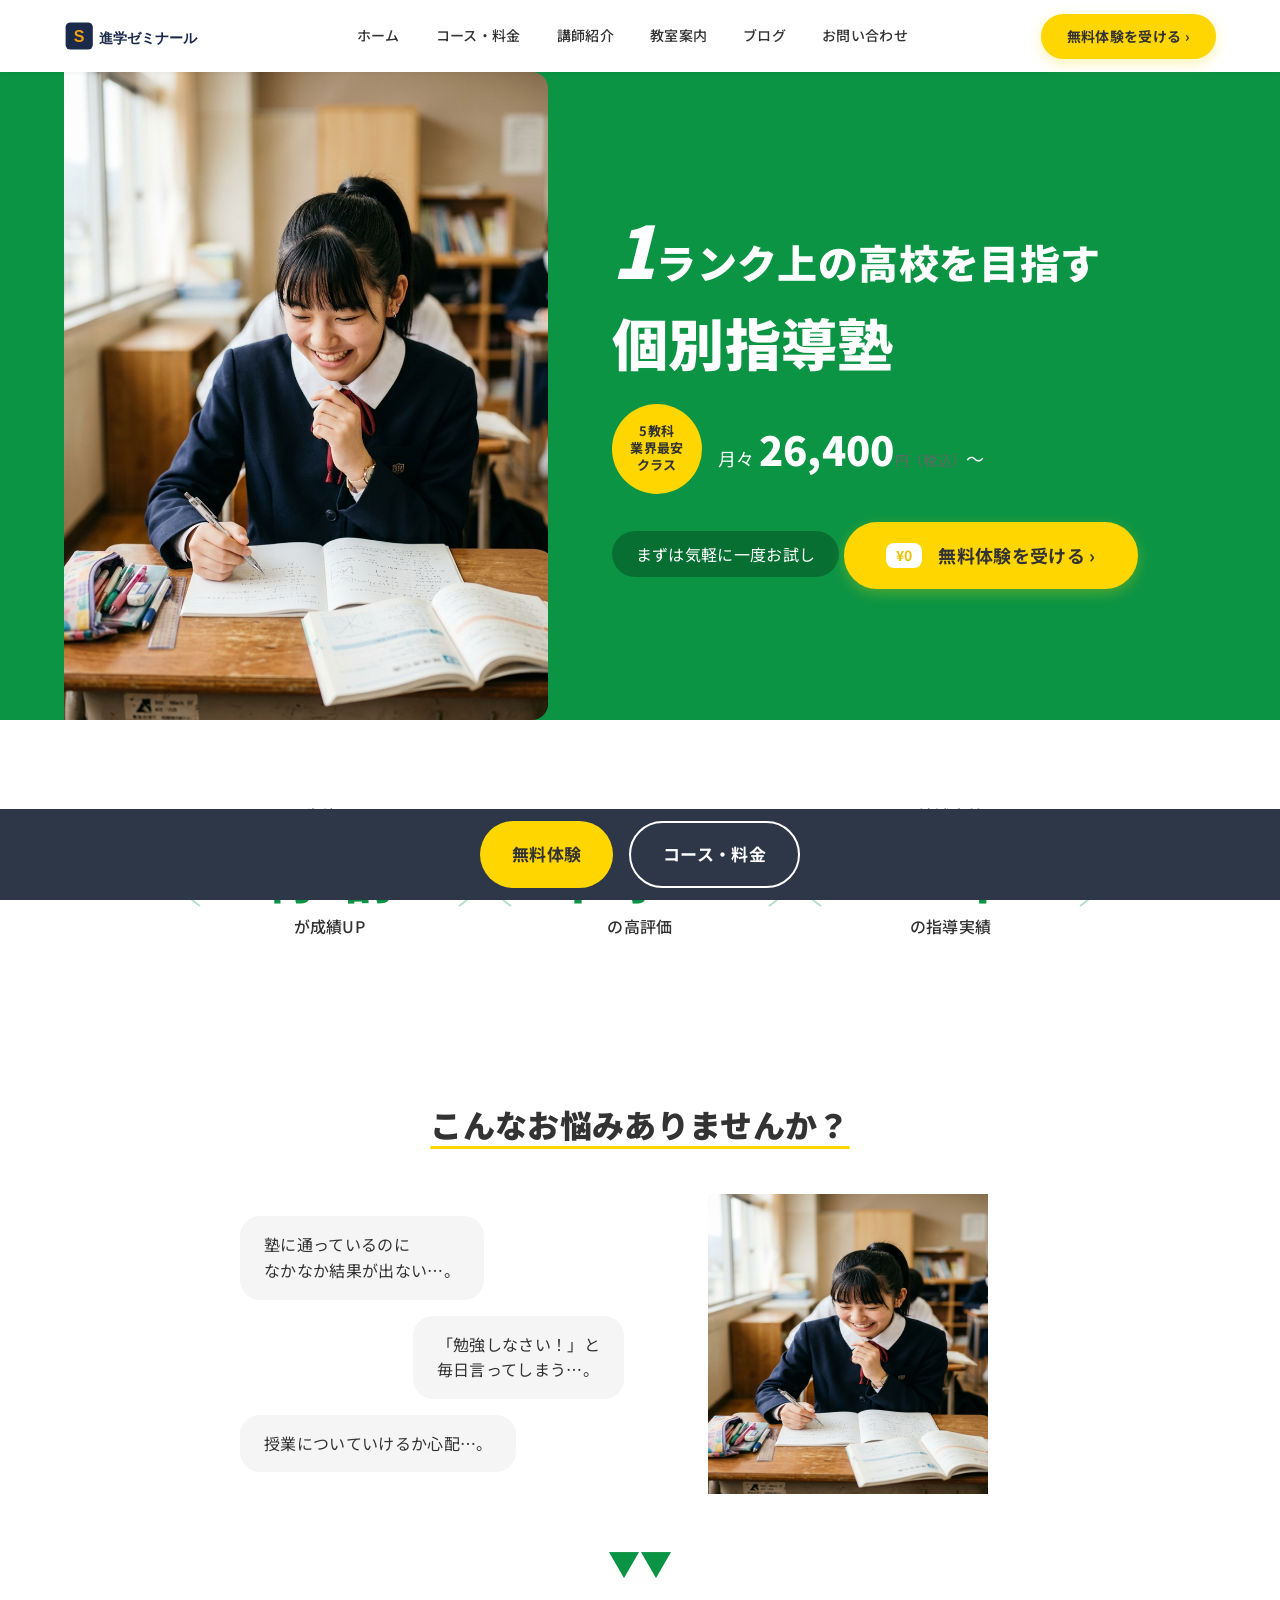
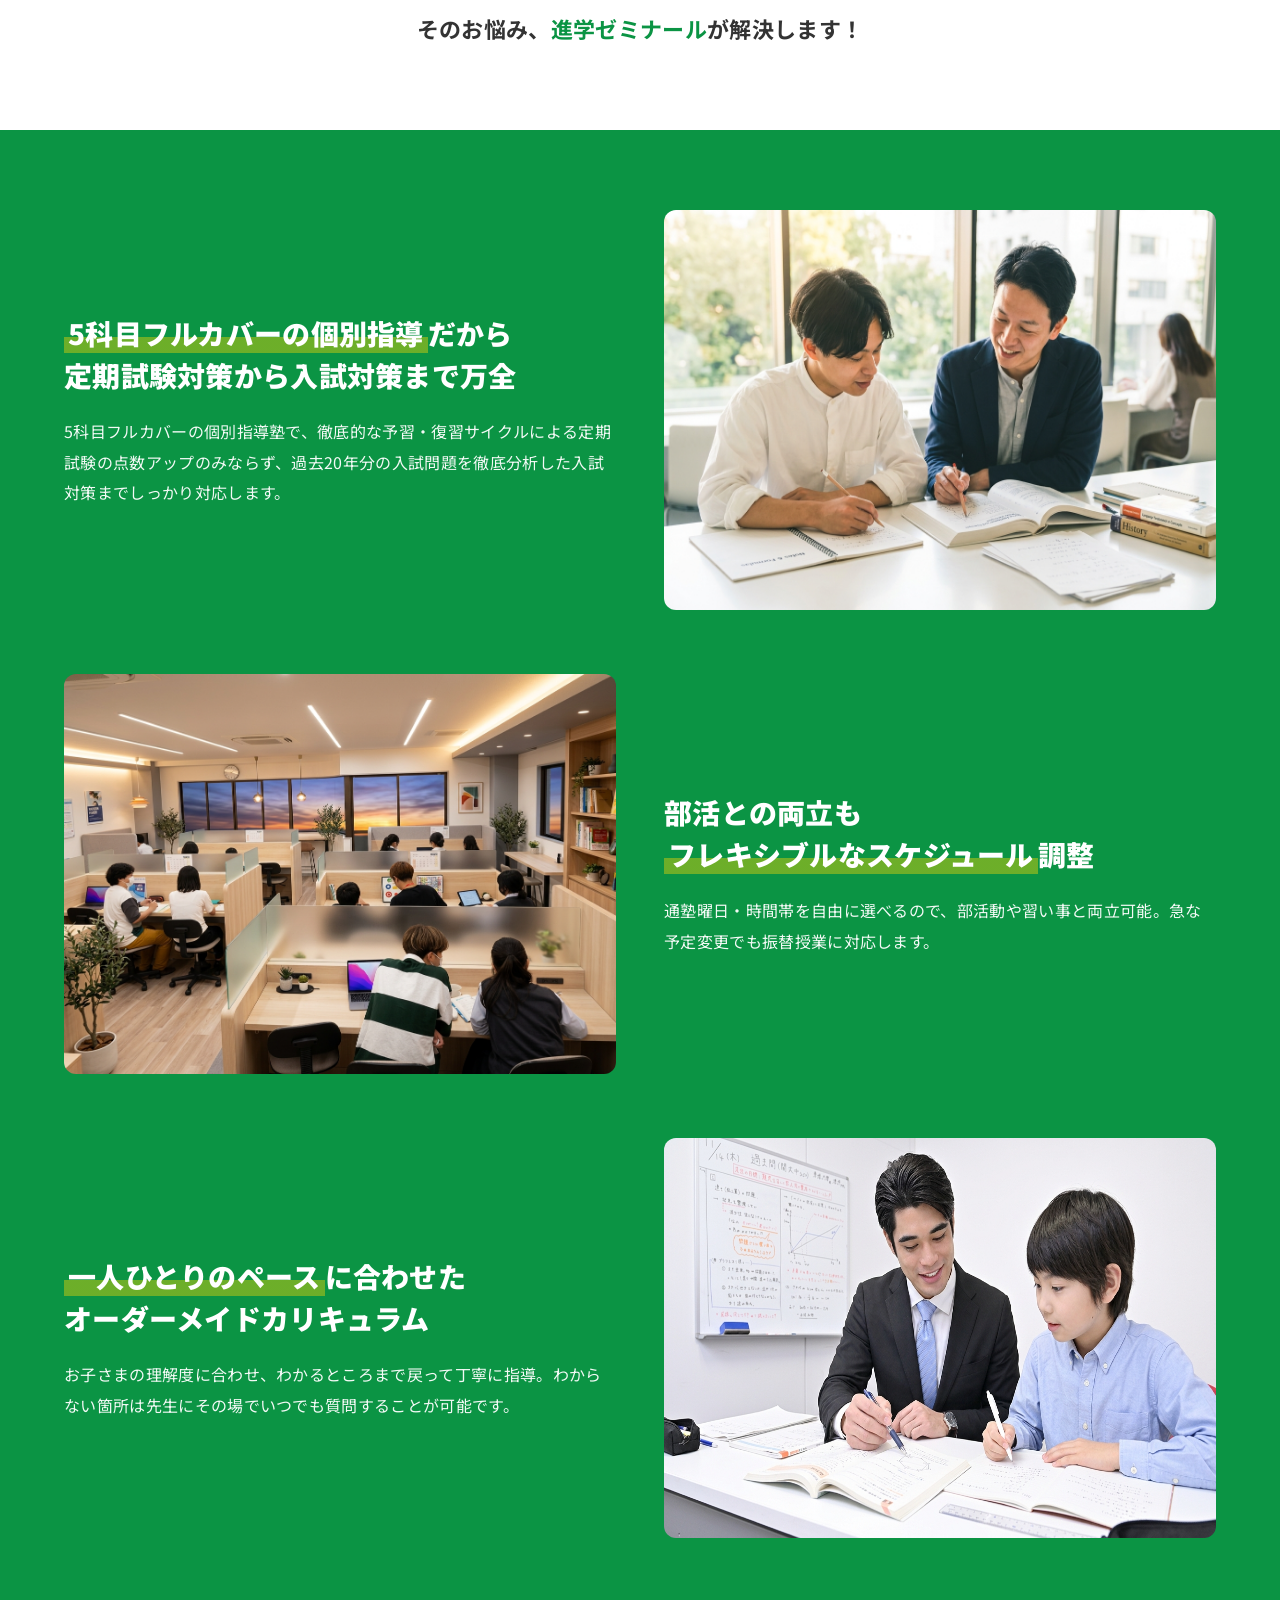
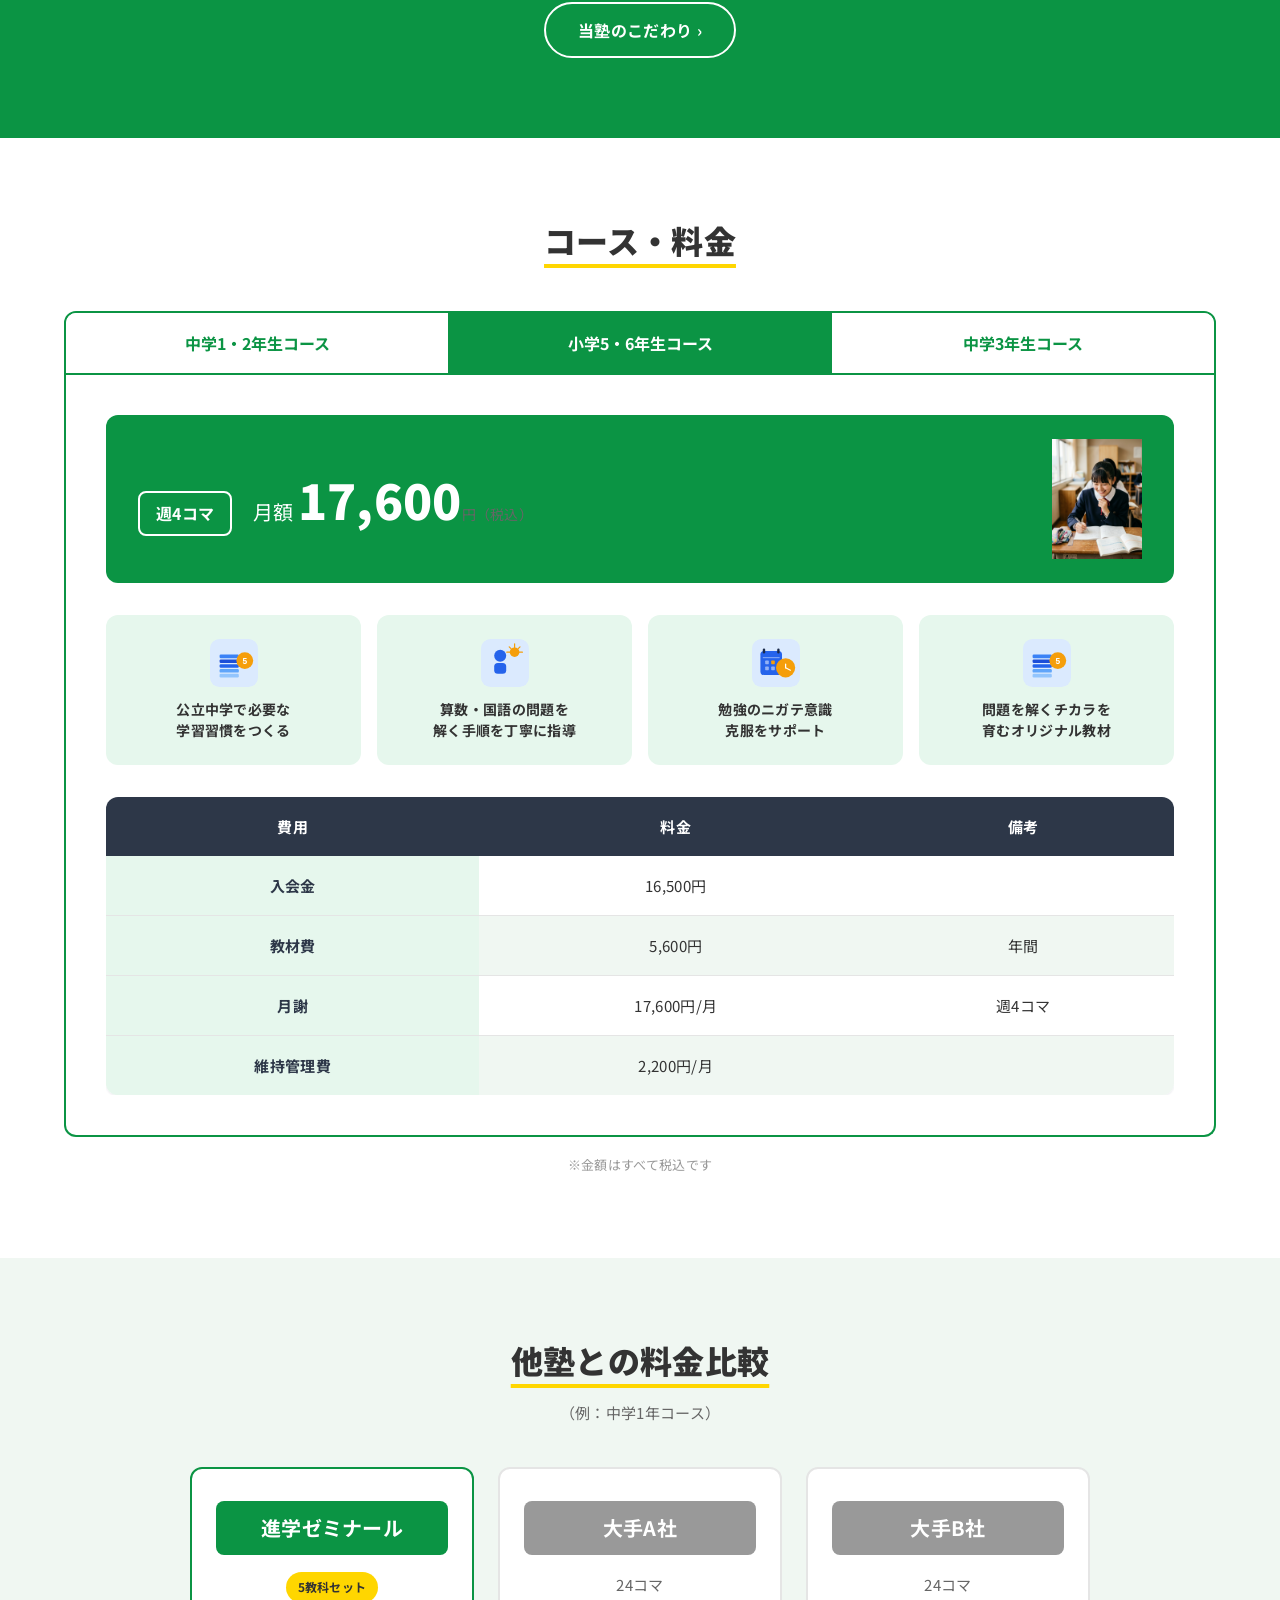
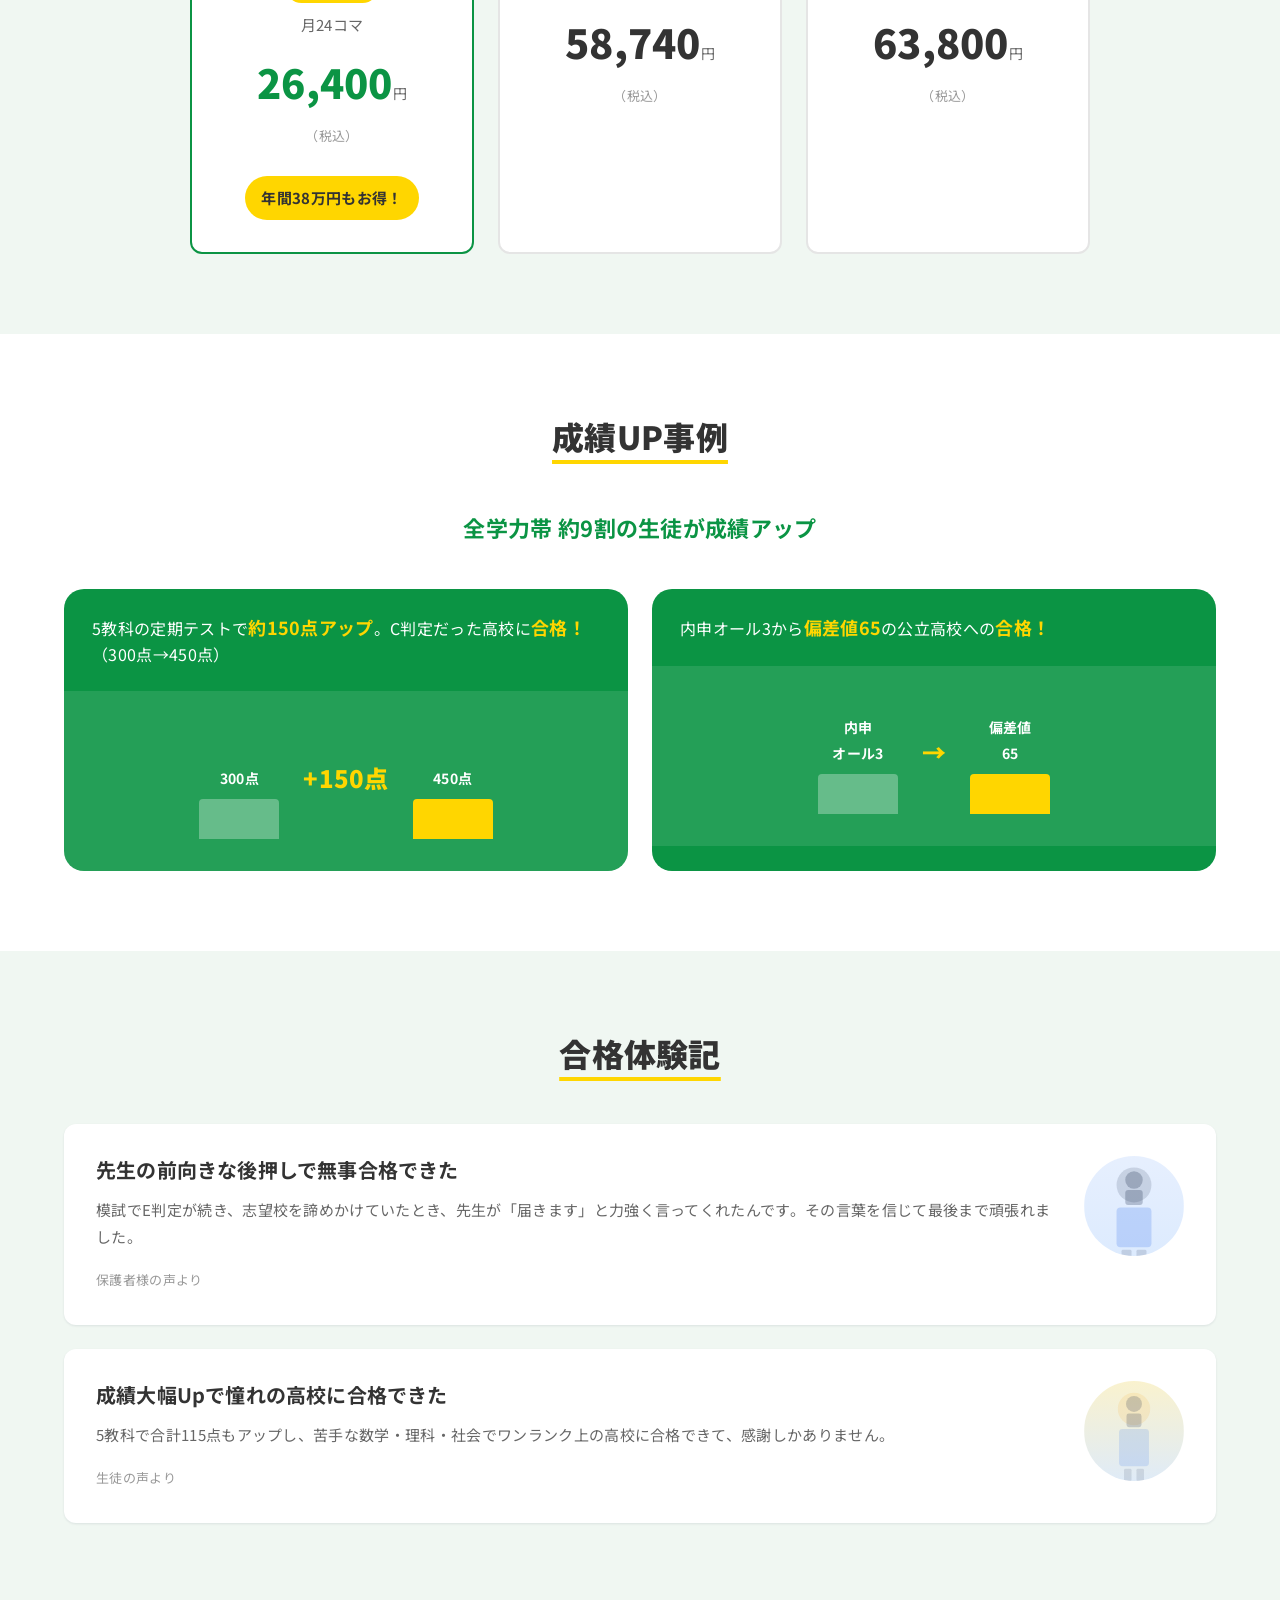
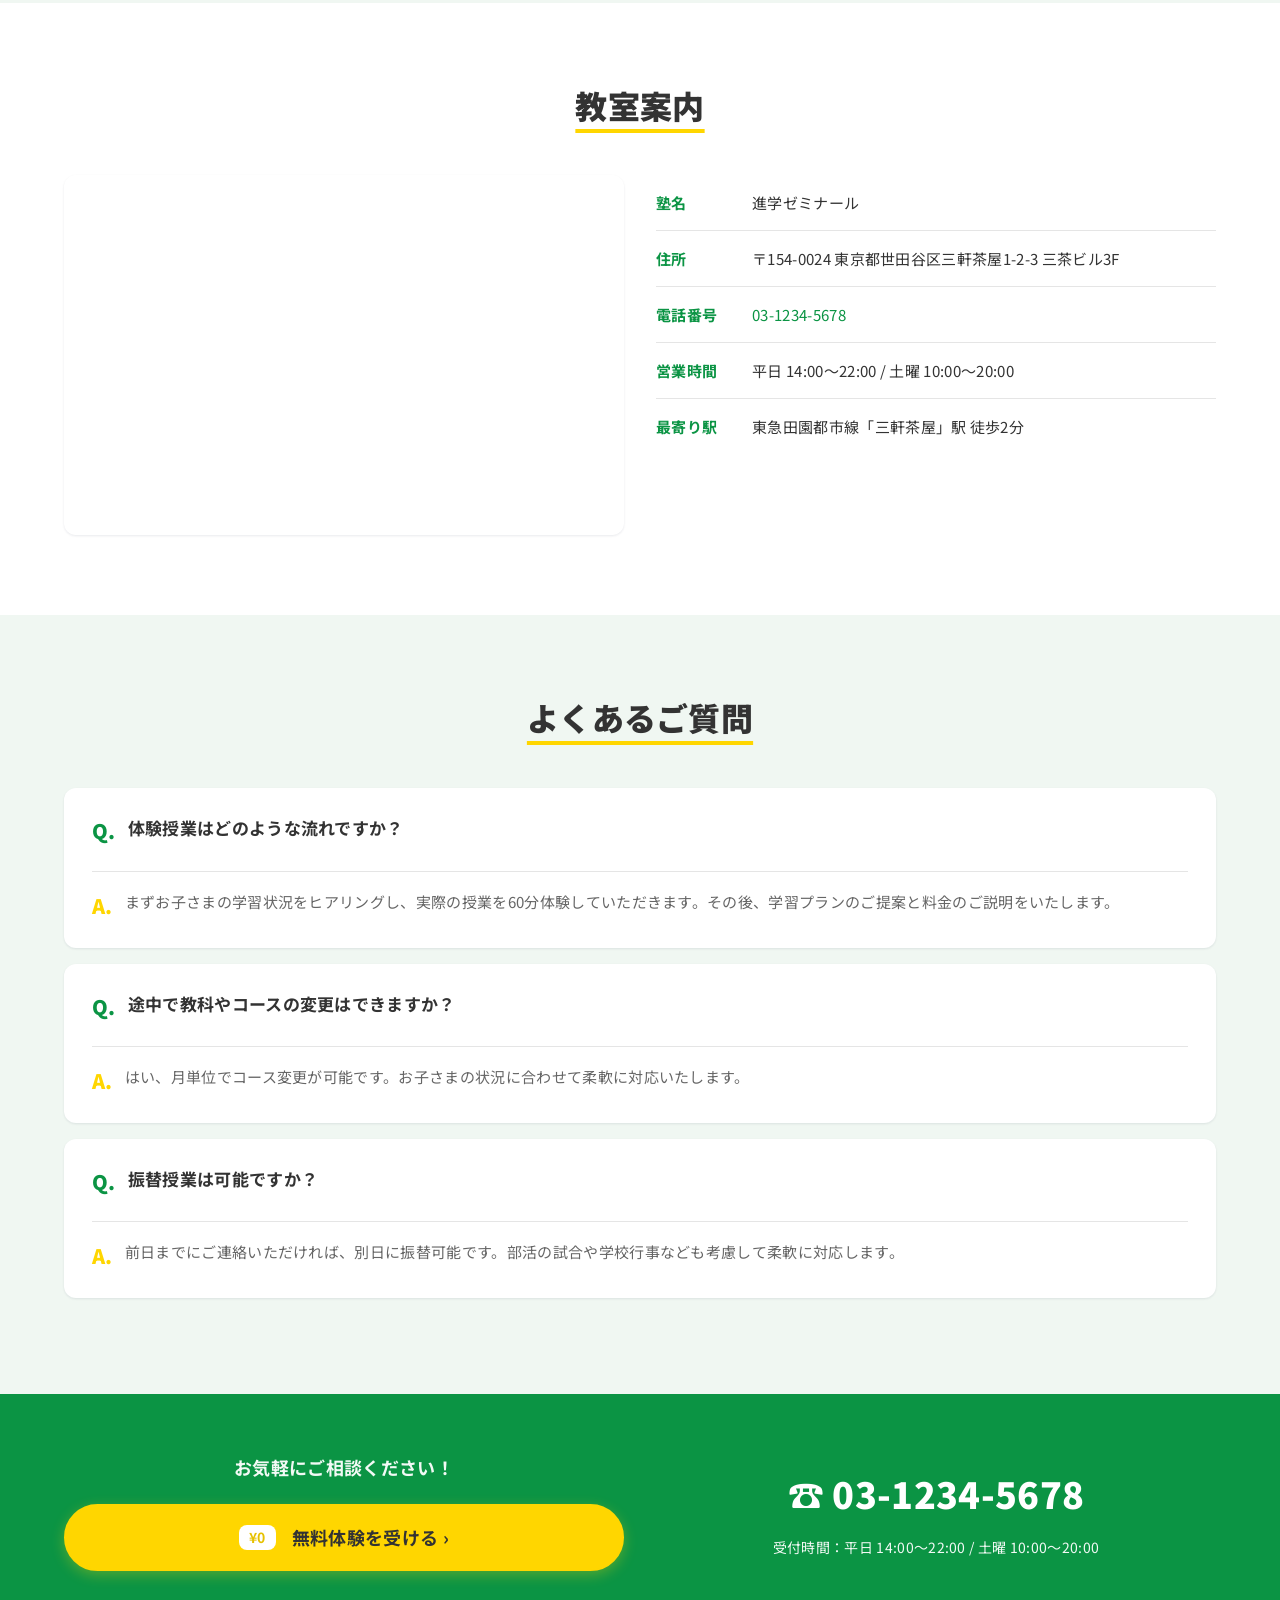
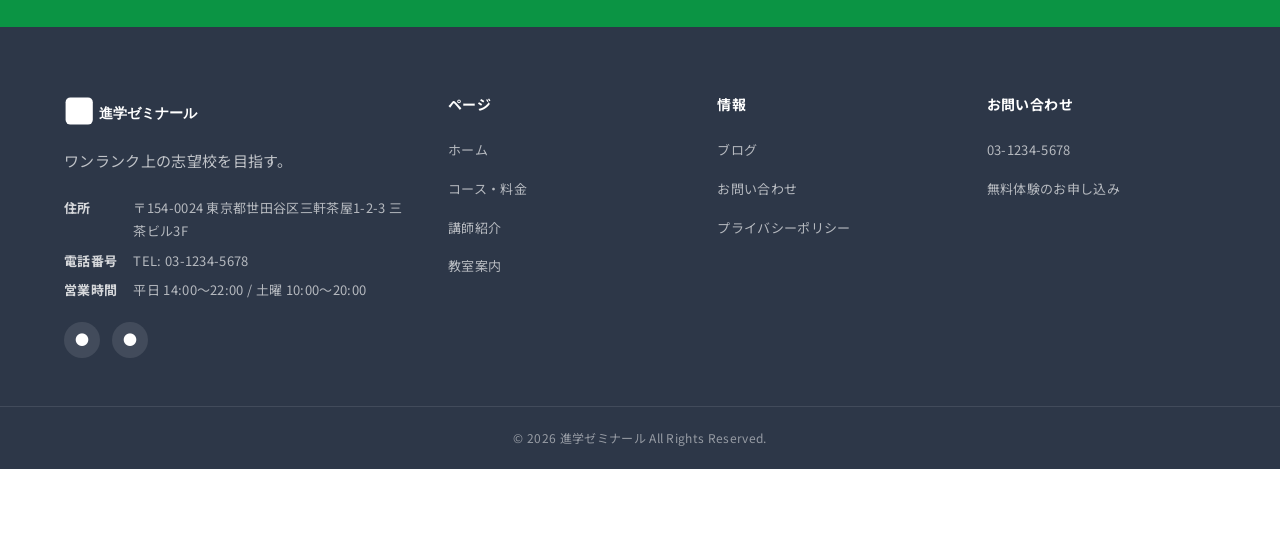
==== index.html @ ca337b09 "Update classroom images to jpg" ====
<!DOCTYPE html>
<html lang="ja">
<head>
  <meta charset="UTF-8">
  <meta name="viewport" content="width=device-width, initial-scale=1.0">
  <!-- ★差替え：title -->
  <title>進学ゼミナール｜ワンランク上の志望校を目指す個別指導塾</title>
  <!-- ★差替え：meta description -->
  <meta name="description" content="東京都世田谷区の個別指導塾「進学ゼミナール」。5教科対応の個別指導で、ワンランク上の志望校合格を実現。無料体験授業受付中。">
  <!-- OGP -->
  <meta property="og:title" content="進学ゼミナール｜ワンランク上の志望校を目指す個別指導塾">
  <meta property="og:description" content="5教科対応の個別指導で、ワンランク上の志望校合格を実現。">
  <meta property="og:type" content="website">
  <meta property="og:url" content="https://example.com/">
  <meta property="og:image" content="https://example.com/images/og-image.jpg">
  <!-- Fonts -->
  <link rel="icon" href="favicon.svg" type="image/svg+xml">
  <link rel="preconnect" href="https://fonts.googleapis.com">
  <link rel="preconnect" href="https://fonts.gstatic.com" crossorigin>
  <link href="https://fonts.googleapis.com/css2?family=Noto+Sans+JP:wght@400;500;700;900&display=swap" rel="stylesheet">
  <!-- CSS -->
  <link rel="stylesheet" href="css/reset.css">
  <link rel="stylesheet" href="css/global.css">
  <link rel="stylesheet" href="css/components.css">
  <link rel="stylesheet" href="css/header.css">
  <link rel="stylesheet" href="css/footer.css">
  <link rel="stylesheet" href="css/cta-bar.css">
  <link rel="stylesheet" href="css/pages/home.css">
  <!-- 構造化データ -->
  <script type="application/ld+json">
  {
    "@context": "https://schema.org",
    "@type": "EducationalOrganization",
    "name": "進学ゼミナール",
    "description": "ワンランク上の志望校を目指す個別指導塾",
    "url": "https://example.com",
    "telephone": "03-1234-5678",
    "address": {
      "@type": "PostalAddress",
      "streetAddress": "三軒茶屋1-2-3 三茶ビル3F",
      "addressLocality": "世田谷区",
      "addressRegion": "東京都",
      "postalCode": "154-0024",
      "addressCountry": "JP"
    },
    "openingHours": ["Mo-Fr 14:00-22:00", "Sa 10:00-20:00"]
  }
  </script>
  <script src="https://identity.netlify.com/v1/netlify-identity-widget.js"></script>
</head>
<body class="has-header has-cta-bar">

  <!-- ========== ヘッダー ========== -->
  <header class="header">
    <div class="header__inner">
      <div class="header__logo">
        <a href="/"><img src="images/logo.svg" alt="進学ゼミナール" width="200" height="50"></a>
      </div>
      <nav class="header__nav" aria-label="メインナビゲーション">
        <a href="/" class="header__nav-link">ホーム</a>
        <a href="courses/" class="header__nav-link">コース・料金</a>
        <a href="teachers/" class="header__nav-link">講師紹介</a>
        <a href="access/" class="header__nav-link">教室案内</a>
        <a href="blog/" class="header__nav-link">ブログ</a>
        <a href="contact/" class="header__nav-link">お問い合わせ</a>
      </nav>
      <div class="header__actions">
        <a href="contact/" class="btn btn--accent header__cta">無料体験を受ける &rsaquo;</a>
      </div>
      <button class="hamburger" aria-label="メニューを開く" aria-expanded="false">
        <span class="hamburger__line"></span><span class="hamburger__line"></span><span class="hamburger__line"></span>
      </button>
    </div>
  </header>

  <!-- モバイルメニュー -->
  <nav class="mobile-menu" aria-label="モバイルナビゲーション">
    <a href="/" class="mobile-menu__link">ホーム</a>
    <a href="courses/" class="mobile-menu__link">コース・料金</a>
    <a href="teachers/" class="mobile-menu__link">講師紹介</a>
    <a href="access/" class="mobile-menu__link">教室案内</a>
    <a href="blog/" class="mobile-menu__link">ブログ</a>
    <a href="contact/" class="mobile-menu__link">お問い合わせ</a>
    <a href="tel:03-1234-5678" class="mobile-menu__phone"><span>&#9742;</span> 03-1234-5678</a>
    <a href="contact/" class="btn btn--accent btn--block mobile-menu__cta">無料体験を受ける</a>
  </nav>

  <!-- ========== メインコンテンツ ========== -->
  <main>

    <!-- ===== ヒーロー ===== -->
    <section class="hero" id="hero">
      <div class="hero__bg-green"></div>
      <div class="container">
        <div class="hero__inner">
          <div class="hero__text-area">
            <!-- ★差替え：キャッチコピー -->
            <h1 class="hero__catchcopy">
              <span class="hero__catchcopy-num">1</span>ランク上の高校を目指す<br>
              <span class="hero__catchcopy-large">個別指導塾</span>
            </h1>
            <!-- ★差替え：料金ハイライト -->
            <div class="hero__price-badge">
              <span class="hero__price-label-circle">5教科<br>業界最安<br>クラス</span>
              <span class="hero__price-text">月々 <strong>26,400</strong><small>円（税込）</small>〜</span>
            </div>
            <div class="hero__cta-area">
              <p class="hero__cta-lead">まずは気軽に一度お試し</p>
              <a href="contact/" class="btn btn--accent btn--lg hero__cta-btn">
                <span class="hero__cta-free">¥0</span> 無料体験を受ける &rsaquo;
              </a>
            </div>
          </div>
          <div class="hero__photo">
            <!-- ★差替え：メイン画像 -->
            <img src="images/hero-main.jpg" alt="教室の様子" width="800" height="600">
          </div>
        </div>
      </div>
    </section>

    <!-- ===== 数字で見る実績 ===== -->
    <section class="section stats" id="stats">
      <div class="container">
        <!-- ★差替え：実績数字 -->
        <div class="stats__grid">
          <div class="stats__item">
            <p class="stats__top">生徒の</p>
            <p class="stats__number">約9割</p>
            <p class="stats__bottom">が成績UP</p>
          </div>
          <div class="stats__item">
            <p class="stats__top">口コミ</p>
            <p class="stats__number">平均4.7</p>
            <p class="stats__bottom">の高評価</p>
          </div>
          <div class="stats__item">
            <p class="stats__top">地域密着</p>
            <p class="stats__number">15年</p>
            <p class="stats__bottom">の指導実績</p>
          </div>
        </div>
      </div>
    </section>

    <!-- ===== こんなお悩みありませんか？ ===== -->
    <section class="section" id="concerns">
      <div class="container">
        <h2 class="concerns__heading">こんなお悩みありませんか？</h2>
        <!-- ★差替え：お悩み内容 -->
        <div class="concerns__visual">
          <div class="concerns__bubbles">
            <div class="concerns__bubble concerns__bubble--left">塾に通っているのに<br>なかなか結果が出ない…。</div>
            <div class="concerns__bubble concerns__bubble--right">「勉強しなさい！」と<br>毎日言ってしまう…。</div>
            <div class="concerns__bubble concerns__bubble--left">授業についていけるか心配…。</div>
          </div>
          <div class="concerns__illustration">
            <img src="images/hero-main.jpg" alt="お悩みイメージ" width="400" height="300">
          </div>
        </div>
        <div class="concerns__answer">
          <div class="concerns__arrow">&#9660;&#9660;</div>
          <p class="concerns__answer-text">そのお悩み、<strong>進学ゼミナール</strong>が解決します！</p>
        </div>
      </div>
    </section>

    <!-- ===== 3つの特徴（写真＋テキスト交互レイアウト） ===== -->
    <section class="section section--primary" id="features">
      <div class="container">
        <!-- 特徴1 -->
        <div class="feature-row">
          <div class="feature-row__text">
            <h3 class="feature-row__title"><span class="feature-row__highlight">5科目フルカバーの個別指導</span>だから<br>定期試験対策から入試対策まで万全</h3>
            <p class="feature-row__desc">5科目フルカバーの個別指導塾で、徹底的な予習・復習サイクルによる定期試験の点数アップのみならず、過去20年分の入試問題を徹底分析した入試対策までしっかり対応します。</p>
          </div>
          <div class="feature-row__photo">
            <img src="images/classroom-01.jpg" alt="5教科の個別指導" width="560" height="400">
          </div>
        </div>
        <!-- 特徴2 -->
        <div class="feature-row feature-row--reverse">
          <div class="feature-row__text">
            <h3 class="feature-row__title">部活との両立も<br><span class="feature-row__highlight">フレキシブルなスケジュール</span>調整</h3>
            <p class="feature-row__desc">通塾曜日・時間帯を自由に選べるので、部活動や習い事と両立可能。急な予定変更でも振替授業に対応します。</p>
          </div>
          <div class="feature-row__photo">
            <img src="images/classroom-02.jpg" alt="フレキシブルなスケジュール" width="560" height="400">
          </div>
        </div>
        <!-- 特徴3 -->
        <div class="feature-row">
          <div class="feature-row__text">
            <h3 class="feature-row__title"><span class="feature-row__highlight">一人ひとりのペース</span>に合わせた<br>オーダーメイドカリキュラム</h3>
            <p class="feature-row__desc">お子さまの理解度に合わせ、わかるところまで戻って丁寧に指導。わからない箇所は先生にその場でいつでも質問することが可能です。</p>
          </div>
          <div class="feature-row__photo">
            <img src="images/classroom-03.jpg" alt="個別カリキュラム" width="560" height="400">
          </div>
        </div>
        <div class="feature-row__cta">
          <a href="teachers/" class="btn btn--outline-white">当塾のこだわり &rsaquo;</a>
        </div>
      </div>
    </section>

    <!-- ===== コース・料金（タブ切替式） ===== -->
    <section class="section" id="courses">
      <div class="container">
        <h2 class="section-heading-underline">コース・料金</h2>
        <!-- ★差替え：コースタブ -->
        <div class="course-tabs">
          <button class="course-tab" data-tab="tab-junior12">中学1・2年生コース</button>
          <button class="course-tab is-active" data-tab="tab-elem56">小学5・6年生コース</button>
          <button class="course-tab" data-tab="tab-junior3">中学3年生コース</button>
        </div>
        <!-- タブコンテンツ：小5・6年 -->
        <div class="course-panel is-active" id="tab-elem56">
          <div class="course-panel__header">
            <div class="course-panel__price-box">
              <span class="course-panel__koma">週4コマ</span>
              <span class="course-panel__price">月額 <strong>17,600</strong><small>円（税込）</small></span>
            </div>
            <div class="course-panel__illust">
              <img src="images/hero-main.jpg" alt="" width="200" height="160">
            </div>
          </div>
          <div class="course-panel__features">
            <div class="course-feature-card">
              <div class="course-feature-card__icon"><img src="images/icon-subjects.svg" alt="" width="48" height="48"></div>
              <p class="course-feature-card__text">公立中学で必要な<br>学習習慣をつくる</p>
            </div>
            <div class="course-feature-card">
              <div class="course-feature-card__icon"><img src="images/icon-individual.svg" alt="" width="48" height="48"></div>
              <p class="course-feature-card__text">算数・国語の問題を<br>解く手順を丁寧に指導</p>
            </div>
            <div class="course-feature-card">
              <div class="course-feature-card__icon"><img src="images/icon-schedule.svg" alt="" width="48" height="48"></div>
              <p class="course-feature-card__text">勉強のニガテ意識<br>克服をサポート</p>
            </div>
            <div class="course-feature-card">
              <div class="course-feature-card__icon"><img src="images/icon-subjects.svg" alt="" width="48" height="48"></div>
              <p class="course-feature-card__text">問題を解くチカラを<br>育むオリジナル教材</p>
            </div>
          </div>
          <!-- ★差替え：料金テーブル -->
          <div class="table-wrapper">
            <table class="price-table">
              <thead><tr><th>費用</th><th>料金</th><th>備考</th></tr></thead>
              <tbody>
                <tr><th>入会金</th><td>16,500円</td><td></td></tr>
                <tr><th>教材費</th><td>5,600円</td><td>年間</td></tr>
                <tr><th>月謝</th><td>17,600円/月</td><td>週4コマ</td></tr>
                <tr><th>維持管理費</th><td>2,200円/月</td><td></td></tr>
              </tbody>
            </table>
          </div>
        </div>
        <!-- タブコンテンツ：中1・2年 -->
        <div class="course-panel" id="tab-junior12">
          <div class="course-panel__header">
            <div class="course-panel__price-box">
              <span class="course-panel__koma">週6コマ</span>
              <span class="course-panel__price">月額 <strong>26,400</strong><small>円（税込）</small></span>
            </div>
          </div>
          <div class="table-wrapper">
            <table class="price-table">
              <thead><tr><th>費用</th><th>料金</th><th>備考</th></tr></thead>
              <tbody>
                <tr><th>入会金</th><td>16,500円</td><td></td></tr>
                <tr><th>教材費</th><td>14,000円</td><td>年間</td></tr>
                <tr><th>月謝（中1）</th><td>26,400円/月</td><td>週6コマ</td></tr>
                <tr><th>月謝（中2）</th><td>29,040円/月</td><td>週6コマ</td></tr>
                <tr><th>維持管理費</th><td>3,960円/月</td><td></td></tr>
              </tbody>
            </table>
          </div>
        </div>
        <!-- タブコンテンツ：中3年 -->
        <div class="course-panel" id="tab-junior3">
          <div class="course-panel__header">
            <div class="course-panel__price-box">
              <span class="course-panel__koma">週8コマ</span>
              <span class="course-panel__price">月額 <strong>35,200</strong><small>円（税込）</small></span>
            </div>
          </div>
          <div class="table-wrapper">
            <table class="price-table">
              <thead><tr><th>費用</th><th>料金</th><th>備考</th></tr></thead>
              <tbody>
                <tr><th>入会金</th><td>16,500円</td><td></td></tr>
                <tr><th>教材費</th><td>16,000円</td><td>年間</td></tr>
                <tr><th>月謝</th><td>35,200円/月</td><td>週8コマ</td></tr>
                <tr><th>維持管理費</th><td>3,960円/月</td><td></td></tr>
              </tbody>
            </table>
          </div>
        </div>
        <p class="course-note">※金額はすべて税込です</p>
      </div>
    </section>

    <!-- ===== 他塾との料金比較 ===== -->
    <section class="section section--bg-light" id="comparison">
      <div class="container">
        <h2 class="section-heading-underline">他塾との料金比較</h2>
        <p class="comparison__sub">（例：中学1年コース）</p>
        <div class="comparison__grid">
          <div class="comparison__card comparison__card--ours">
            <p class="comparison__card-name">進学ゼミナール</p>
            <p class="comparison__card-badge">5教科セット</p>
            <p class="comparison__card-koma">月24コマ</p>
            <p class="comparison__card-price"><strong>26,400</strong><small>円</small></p>
            <p class="comparison__card-note">（税込）</p>
            <p class="comparison__card-save">年間38万円もお得！</p>
          </div>
          <div class="comparison__card">
            <p class="comparison__card-name">大手A社</p>
            <p class="comparison__card-koma">24コマ</p>
            <p class="comparison__card-price"><strong>58,740</strong><small>円</small></p>
            <p class="comparison__card-note">（税込）</p>
          </div>
          <div class="comparison__card">
            <p class="comparison__card-name">大手B社</p>
            <p class="comparison__card-koma">24コマ</p>
            <p class="comparison__card-price"><strong>63,800</strong><small>円</small></p>
            <p class="comparison__card-note">（税込）</p>
          </div>
        </div>
      </div>
    </section>

    <!-- ===== 成績UP事例 ===== -->
    <section class="section" id="achievement">
      <div class="container">
        <h2 class="section-heading-underline">成績UP事例</h2>
        <p class="achievement__lead">全学力帯 <strong>約9割</strong>の生徒が成績アップ</p>
        <!-- ★差替え：成績UP事例 -->
        <div class="achievement__cards">
          <div class="achievement__card">
            <div class="achievement__card-header">5教科の定期テストで<strong>約150点アップ</strong>。C判定だった高校に<strong>合格！</strong>（300点→450点）</div>
            <div class="achievement__card-graph">
              <div class="achievement__bar"><span class="achievement__bar-label">300点</span><div class="achievement__bar-fill" style="height:60%"></div></div>
              <div class="achievement__arrow">+150点</div>
              <div class="achievement__bar achievement__bar--accent"><span class="achievement__bar-label">450点</span><div class="achievement__bar-fill" style="height:90%"></div></div>
            </div>
          </div>
          <div class="achievement__card">
            <div class="achievement__card-header">内申オール3から<strong>偏差値65</strong>の公立高校への<strong>合格！</strong></div>
            <div class="achievement__card-graph">
              <div class="achievement__bar"><span class="achievement__bar-label">内申<br>オール3</span><div class="achievement__bar-fill" style="height:50%"></div></div>
              <div class="achievement__arrow">&rarr;</div>
              <div class="achievement__bar achievement__bar--accent"><span class="achievement__bar-label">偏差値<br>65</span><div class="achievement__bar-fill" style="height:85%"></div></div>
            </div>
          </div>
        </div>
      </div>
    </section>

    <!-- ===== 合格体験記・保護者の声 ===== -->
    <section class="section section--bg" id="voice">
      <div class="container">
        <h2 class="section-heading-underline">合格体験記</h2>
        <!-- ★差替え：合格体験記 -->
        <div class="voice__list">
          <div class="voice__item">
            <div class="voice__item-body">
              <h3 class="voice__item-title">先生の前向きな後押しで無事合格できた</h3>
              <p class="voice__item-text">模試でE判定が続き、志望校を諦めかけていたとき、先生が「届きます」と力強く言ってくれたんです。その言葉を信じて最後まで頑張れました。</p>
              <p class="voice__item-source">保護者様の声より</p>
            </div>
            <div class="voice__item-photo"><img src="images/teacher-01.svg" alt="保護者" width="120" height="120"></div>
          </div>
          <div class="voice__item">
            <div class="voice__item-body">
              <h3 class="voice__item-title">成績大幅Upで憧れの高校に合格できた</h3>
              <p class="voice__item-text">5教科で合計115点もアップし、苦手な数学・理科・社会でワンランク上の高校に合格できて、感謝しかありません。</p>
              <p class="voice__item-source">生徒の声より</p>
            </div>
            <div class="voice__item-photo"><img src="images/teacher-02.svg" alt="生徒" width="120" height="120"></div>
          </div>
        </div>
      </div>
    </section>

    <!-- ===== 教室案内 ===== -->
    <section class="section" id="access">
      <div class="container">
        <h2 class="section-heading-underline">教室案内</h2>
        <div class="access__inner">
          <div class="access__map">
            <iframe src="https://www.google.com/maps/embed?pb=!1m18!1m12!1m3!1d3241.7!2d139.67!3d35.64!2m3!1f0!2f0!3f0!3m2!1i1024!2i768!4f13.1!3m3!1m2!1s0x0%3A0x0!2zMzXCsDM4JzI0LjAiTiAxMznCsDQwJzEyLjAiRQ!5e0!3m2!1sja!2sjp!4v1" width="600" height="400" style="border:0;" allowfullscreen="" loading="lazy" title="進学ゼミナール 地図"></iframe>
          </div>
          <div class="access__info">
            <div class="access__info-item"><span class="access__info-label">塾名</span><span class="access__info-value">進学ゼミナール</span></div>
            <div class="access__info-item"><span class="access__info-label">住所</span><span class="access__info-value">〒154-0024 東京都世田谷区三軒茶屋1-2-3 三茶ビル3F</span></div>
            <div class="access__info-item"><span class="access__info-label">電話番号</span><span class="access__info-value"><a href="tel:03-1234-5678">03-1234-5678</a></span></div>
            <div class="access__info-item"><span class="access__info-label">営業時間</span><span class="access__info-value">平日 14:00〜22:00 / 土曜 10:00〜20:00</span></div>
            <div class="access__info-item"><span class="access__info-label">最寄り駅</span><span class="access__info-value">東急田園都市線「三軒茶屋」駅 徒歩2分</span></div>
          </div>
        </div>
      </div>
    </section>

    <!-- ===== よくある質問 ===== -->
    <section class="section section--bg" id="faq">
      <div class="container">
        <h2 class="section-heading-underline">よくあるご質問</h2>
        <div class="faq-list">
          <div class="faq-item">
            <p class="faq-item__question">体験授業はどのような流れですか？</p>
            <div class="faq-item__answer"><p>まずお子さまの学習状況をヒアリングし、実際の授業を60分体験していただきます。その後、学習プランのご提案と料金のご説明をいたします。</p></div>
          </div>
          <div class="faq-item">
            <p class="faq-item__question">途中で教科やコースの変更はできますか？</p>
            <div class="faq-item__answer"><p>はい、月単位でコース変更が可能です。お子さまの状況に合わせて柔軟に対応いたします。</p></div>
          </div>
          <div class="faq-item">
            <p class="faq-item__question">振替授業は可能ですか？</p>
            <div class="faq-item__answer"><p>前日までにご連絡いただければ、別日に振替可能です。部活の試合や学校行事なども考慮して柔軟に対応します。</p></div>
          </div>
        </div>
      </div>
    </section>

    <!-- ===== CTA ===== -->
    <section class="section section--primary cta-section" id="cta">
      <div class="container">
        <div class="cta-section__grid">
          <div class="cta-section__box">
            <p class="cta-section__lead">お気軽にご相談ください！</p>
            <a href="contact/" class="btn btn--accent btn--lg btn--block">
              <span class="hero__cta-free">¥0</span> 無料体験を受ける &rsaquo;
            </a>
          </div>
          <div class="cta-section__box">
            <a href="tel:03-1234-5678" class="cta-section__phone">&#9742; 03-1234-5678</a>
            <p class="cta-section__phone-time">受付時間：平日 14:00〜22:00 / 土曜 10:00〜20:00</p>
          </div>
        </div>
      </div>
    </section>

  </main>

  <!-- ========== フッター ========== -->
  <footer class="footer">
    <div class="footer__inner">
      <div class="footer__brand">
        <div class="footer__logo"><img src="images/logo.svg" alt="進学ゼミナール" width="200" height="50"></div>
        <p class="footer__catchcopy">ワンランク上の志望校を目指す。</p>
        <dl class="footer__info"><dt>住所</dt><dd>〒154-0024 東京都世田谷区三軒茶屋1-2-3 三茶ビル3F</dd><dt>電話番号</dt><dd>TEL: 03-1234-5678</dd><dt>営業時間</dt><dd>平日 14:00〜22:00 / 土曜 10:00〜20:00</dd></dl>
        <div class="footer__sns"><a href="#" aria-label="Instagram">&#9679;</a><a href="#" aria-label="LINE">&#9679;</a></div>
      </div>
      <div><p class="footer__nav-title">ページ</p><ul class="footer__nav-list"><li><a href="/">ホーム</a></li><li><a href="courses/">コース・料金</a></li><li><a href="teachers/">講師紹介</a></li><li><a href="access/">教室案内</a></li></ul></div>
      <div><p class="footer__nav-title">情報</p><ul class="footer__nav-list"><li><a href="blog/">ブログ</a></li><li><a href="contact/">お問い合わせ</a></li><li><a href="#">プライバシーポリシー</a></li></ul></div>
      <div><p class="footer__nav-title">お問い合わせ</p><ul class="footer__nav-list"><li><a href="tel:03-1234-5678">03-1234-5678</a></li><li><a href="contact/">無料体験のお申し込み</a></li></ul></div>
    </div>
    <div class="footer__bottom"><p class="footer__copyright">&copy; 2026 進学ゼミナール All Rights Reserved.</p></div>
  </footer>

  <!-- ========== 固定CTAバー（conojuku式：ダークネイビー2ボタン） ========== -->
  <div class="cta-bar">
    <div class="cta-bar__inner">
      <a href="contact/" class="cta-bar__btn cta-bar__btn--accent">無料体験</a>
      <a href="courses/" class="cta-bar__btn cta-bar__btn--outline">コース・料金</a>
    </div>
  </div>

  <script src="js/main.js"></script>
  <script>
    // タブ切替
    document.querySelectorAll('.course-tab').forEach(function(tab) {
      tab.addEventListener('click', function() {
        document.querySelectorAll('.course-tab').forEach(function(t){ t.classList.remove('is-active'); });
        document.querySelectorAll('.course-panel').forEach(function(p){ p.classList.remove('is-active'); });
        this.classList.add('is-active');
        document.getElementById(this.dataset.tab).classList.add('is-active');
      });
    });
    if (window.netlifyIdentity) {
      window.netlifyIdentity.on("init", function(user) {
        if (!user) { window.netlifyIdentity.on("login", function() { document.location.href = "/admin/"; }); }
      });
    }
  </script>
</body>
</html>
---- css/global.css ----
/* ===================================
   Global Styles — CSS変数・タイポグラフィ・基本スタイル
   Template 02: Sharp & Trust (Blue) — conojuku inspired
   =================================== */

:root {
  /* === メインカラー（グリーン系：conojuku inspired） === */
  --color-primary: #0B9444;
  --color-primary-dark: #087A38;
  --color-primary-darker: #2D3748;
  --color-primary-light: #E6F7ED;

  /* === アクセントカラー（イエロー：CTA・ボタン） === */
  --color-accent: #FFD600;
  --color-accent-dark: #E6C100;
  --color-accent-light: #FFF9DB;

  /* === サブカラー === */
  --color-success: #0B9444;
  --color-success-light: #E6F7ED;

  /* === ベースカラー === */
  --color-white: #FFFFFF;
  --color-bg: #FFFFFF;
  --color-bg-alt: #F0F7F2;
  --color-bg-dark: #2D3748;

  /* === テキストカラー === */
  --color-text: #333333;
  --color-text-light: #666666;
  --color-text-muted: #999999;

  /* === 英語ラベル === */
  --color-label: #0B9444;
  --label-opacity: 0.08;

  /* === ボーダー・シャドウ === */
  --color-border: #E5E5E5;
  --color-shadow: rgba(0, 0, 0, 0.06);

  /* === その他 === */
  --color-error: #E53E3E;
  --color-star: #FFD600;
  --color-line: #06C755;
  --color-accent-bg: rgba(255, 214, 0, 0.12);
  --color-primary-bg: rgba(11, 148, 68, 0.08);

  /* === フォント（ゴシック系：シャープな印象） === */
  --font-family: 'Noto Sans JP', 'Hiragino Sans', 'Hiragino Kaku Gothic ProN', 'Yu Gothic', sans-serif;
  --font-family-heading: 'Noto Sans JP', 'Hiragino Sans', sans-serif;
  --font-weight-regular: 400;
  --font-weight-medium: 500;
  --font-weight-bold: 700;
  --font-weight-extra-bold: 900;

  /* === レイアウト === */
  --max-width: 1200px;
  --header-height: 72px;
  --header-height-sp: 56px;
  --section-padding: 80px;
  --section-padding-sm: 56px;
  --section-padding-sp: 48px;

  /* === 角丸（やや控えめ：シャープさ） === */
  --radius: 12px;
  --radius-sm: 8px;
  --radius-lg: 20px;
  --radius-full: 9999px;

  /* === シャドウ（クールで鋭い） === */
  --shadow: 0 1px 3px rgba(27, 42, 74, 0.06), 0 1px 2px rgba(27, 42, 74, 0.04);
  --shadow-md: 0 4px 16px rgba(27, 42, 74, 0.08);
  --shadow-lg: 0 8px 30px rgba(27, 42, 74, 0.12);
  --shadow-hover: 0 8px 24px rgba(37, 99, 235, 0.15);
}

/* --- 基本スタイル --- */
body {
  font-family: var(--font-family);
  font-weight: var(--font-weight-regular);
  color: var(--color-text);
  background-color: var(--color-bg);
  line-height: 1.8;
  font-size: 16px;
  letter-spacing: 0.02em;
}

/* --- フォーカススタイル --- */
*:focus-visible {
  outline: 2px solid var(--color-primary);
  outline-offset: 2px;
}

/* --- コンテナ --- */
.container {
  width: 100%;
  max-width: var(--max-width);
  margin: 0 auto;
  padding: 0 24px;
}

/* --- セクション --- */
.section {
  padding: var(--section-padding) 0;
}
.section--bg {
  background-color: var(--color-bg-alt);
}
.section--dark {
  background-color: var(--color-bg-dark);
  color: var(--color-white);
}
.section--dark h1, .section--dark h2, .section--dark h3,
.section--dark h4, .section--dark h5, .section--dark h6 {
  color: var(--color-white);
}
.section--dark p {
  color: rgba(255, 255, 255, 0.9);
}
.section--primary {
  background-color: var(--color-primary);
  color: var(--color-white);
}
.section--primary h1, .section--primary h2, .section--primary h3 {
  color: var(--color-white);
}
.section--primary p {
  color: rgba(255, 255, 255, 0.95);
}

/* --- タイポグラフィ --- */
h1, h2, h3, h4, h5, h6 {
  font-family: var(--font-family-heading);
  color: var(--color-primary-darker);
  font-weight: var(--font-weight-bold);
  line-height: 1.4;
  letter-spacing: 0.01em;
}
h1 { font-size: 2.5rem; }
h2 { font-size: 2rem; }
h3 { font-size: 1.5rem; }
h4 { font-size: 1.25rem; }

p {
  margin-bottom: 1.2em;
  line-height: 1.9;
}
p:last-child {
  margin-bottom: 0;
}
strong {
  font-weight: var(--font-weight-bold);
}
small {
  font-size: 0.875rem;
  color: var(--color-text-light);
}

/* --- リンク --- */
a {
  color: var(--color-primary);
  transition: color 0.2s ease, opacity 0.2s ease;
}
a:hover {
  color: var(--color-primary-dark);
}

/* --- ユーティリティ --- */
.text-center { text-align: center; }
.text-left { text-align: left; }
.text-right { text-align: right; }
.text-primary { color: var(--color-primary); }
.text-accent { color: var(--color-accent); }
.text-muted { color: var(--color-text-muted); }
.sr-only {
  position: absolute;
  width: 1px; height: 1px;
  padding: 0; margin: -1px;
  overflow: hidden;
  clip: rect(0, 0, 0, 0);
  white-space: nowrap; border: 0;
}
.mt-3 { margin-top: 12px; }
.mt-4 { margin-top: 16px; }
.mt-6 { margin-top: 24px; }
.mt-8 { margin-top: 32px; }

/* --- レスポンシブ --- */
@media (max-width: 768px) {
  body { font-size: 15px; line-height: 1.75; }
  h1 { font-size: 1.75rem; }
  h2 { font-size: 1.5rem; }
  h3 { font-size: 1.25rem; }
  .container { padding: 0 20px; }
  .section { padding: var(--section-padding-sp) 0; }
}
@media (max-width: 480px) {
  body { font-size: 14px; }
  h1 { font-size: 1.5rem; }
  h2 { font-size: 1.375rem; }
  h3 { font-size: 1.125rem; }
}
---- css/components.css ----
/* ===================================
   Components — 共通UIコンポーネント
   Template 02: Blue
   =================================== */

/* === セクションタイトル === */
.section-title {
  text-align: center;
  margin-bottom: 48px;
  position: relative;
}
.section-title__label {
  display: block;
  font-family: 'Inter', var(--font-family);
  font-size: 0.8125rem;
  font-weight: 600;
  letter-spacing: 0.15em;
  text-transform: uppercase;
  color: var(--color-primary);
  margin-bottom: 8px;
}
.section-title__heading {
  font-size: 1.875rem;
  font-weight: var(--font-weight-bold);
  color: var(--color-primary-darker);
  position: relative;
  display: inline-block;
  padding-bottom: 16px;
}
.section-title__heading::after {
  content: '';
  position: absolute;
  bottom: 0;
  left: 50%;
  transform: translateX(-50%);
  width: 48px;
  height: 3px;
  background: var(--color-primary);
  border-radius: 2px;
}
.section-title__sub {
  display: block;
  margin-top: 16px;
  font-size: 1rem;
  color: var(--color-text-light);
  font-weight: var(--font-weight-regular);
}

/* === ボタン === */
.btn {
  display: inline-flex;
  align-items: center;
  justify-content: center;
  gap: 8px;
  padding: 14px 32px;
  border-radius: var(--radius-full);
  font-weight: var(--font-weight-bold);
  font-size: 1rem;
  line-height: 1.5;
  transition: all 0.25s ease;
  cursor: pointer;
  border: 2px solid transparent;
  text-align: center;
}
.btn--primary {
  background: var(--color-accent);
  color: var(--color-white);
  border-color: var(--color-accent);
  box-shadow: 0 4px 14px rgba(245, 158, 11, 0.3);
}
.btn--primary:hover {
  background: var(--color-accent-dark);
  border-color: var(--color-accent-dark);
  transform: translateY(-2px);
  box-shadow: 0 6px 20px rgba(245, 158, 11, 0.4);
}
.btn--blue {
  background: var(--color-primary);
  color: var(--color-white);
  border-color: var(--color-primary);
  box-shadow: 0 4px 14px rgba(37, 99, 235, 0.3);
}
.btn--blue:hover {
  background: var(--color-primary-dark);
  border-color: var(--color-primary-dark);
  transform: translateY(-2px);
}
.btn--outline {
  background: transparent;
  color: var(--color-primary);
  border-color: var(--color-primary);
}
.btn--outline:hover {
  background: var(--color-primary);
  color: var(--color-white);
  transform: translateY(-2px);
}
.btn--white {
  background: var(--color-white);
  color: var(--color-primary);
  border-color: var(--color-white);
}
.btn--white:hover {
  background: var(--color-primary-light);
  transform: translateY(-2px);
}
.btn--line {
  background: var(--color-line);
  color: var(--color-white);
  border-color: var(--color-line);
}
.btn--line:hover {
  opacity: 0.9;
  transform: translateY(-2px);
}
.btn--lg {
  padding: 18px 40px;
  font-size: 1.125rem;
}
.btn--sm {
  padding: 10px 24px;
  font-size: 0.875rem;
}
.btn--block {
  display: flex;
  width: 100%;
}

/* === カード === */
.card {
  display: block;
  background: var(--color-white);
  border-radius: var(--radius);
  overflow: hidden;
  box-shadow: var(--shadow);
  transition: transform 0.3s ease, box-shadow 0.3s ease;
}
.card:hover {
  transform: translateY(-4px);
  box-shadow: var(--shadow-hover);
}
.card__image {
  width: 100%;
  height: auto;
  aspect-ratio: 16 / 9;
  object-fit: cover;
  transition: transform 0.4s ease;
}
.card:hover .card__image {
  transform: scale(1.03);
}
.card__body {
  padding: 20px;
}
.card__tag {
  display: inline-block;
  background: var(--color-primary-light);
  color: var(--color-primary);
  font-size: 0.75rem;
  font-weight: var(--font-weight-bold);
  padding: 4px 12px;
  border-radius: var(--radius-full);
  margin-bottom: 10px;
}
.card__title {
  font-size: 1.0625rem;
  font-weight: var(--font-weight-bold);
  color: var(--color-text);
  line-height: 1.5;
  margin-bottom: 8px;
}
.card__date {
  font-size: 0.8125rem;
  color: var(--color-text-muted);
}
.card__text {
  font-size: 0.9375rem;
  color: var(--color-text-light);
  line-height: 1.7;
}

/* === バッジ（成績UP） === */
.badge {
  display: inline-flex;
  align-items: center;
  gap: 8px;
  background: var(--color-white);
  border: 2px solid var(--color-primary-light);
  border-radius: var(--radius);
  padding: 12px 20px;
  font-size: 0.9375rem;
  font-weight: var(--font-weight-medium);
}
.badge__score {
  font-weight: var(--font-weight-extra-bold);
  color: var(--color-accent);
  font-size: 1.125rem;
}

/* === もっと見るリンク === */
.more-link-wrapper {
  text-align: center;
  margin-top: 32px;
}
.more-link {
  display: inline-flex;
  align-items: center;
  gap: 6px;
  font-weight: var(--font-weight-bold);
  font-size: 0.9375rem;
  color: var(--color-primary);
  transition: gap 0.2s ease;
}
.more-link::after {
  content: '\2192';
  font-size: 1.125rem;
  transition: transform 0.2s ease;
}
.more-link:hover::after {
  transform: translateX(4px);
}

/* === 口コミ・テスティモニアル === */
.testimonial {
  background: var(--color-white);
  border-radius: var(--radius);
  padding: 32px;
  box-shadow: var(--shadow);
  position: relative;
  border-left: 4px solid var(--color-primary);
}
.testimonial::before {
  content: '\201C';
  position: absolute;
  top: 12px;
  left: 16px;
  font-size: 3rem;
  color: var(--color-primary-light);
  line-height: 1;
  font-family: Georgia, serif;
}
.testimonial__text {
  font-size: 0.9375rem;
  line-height: 1.8;
  color: var(--color-text);
  padding-left: 8px;
}
.testimonial__author {
  margin-top: 16px;
  font-size: 0.875rem;
  font-weight: var(--font-weight-bold);
  color: var(--color-text-light);
  text-align: right;
}

/* === グリッド === */
.grid { display: grid; gap: 24px; }
.grid--2 { grid-template-columns: repeat(2, 1fr); }
.grid--3 { grid-template-columns: repeat(3, 1fr); }
.grid--4 { grid-template-columns: repeat(4, 1fr); }

/* === 料金表 === */
.table-wrapper {
  overflow-x: auto;
  -webkit-overflow-scrolling: touch;
}
.price-table {
  width: 100%;
  background: var(--color-white);
  border-radius: var(--radius);
  overflow: hidden;
  box-shadow: var(--shadow);
}
.price-table thead {
  background: var(--color-primary-darker);
  color: var(--color-white);
}
.price-table th, .price-table td {
  padding: 16px 20px;
  text-align: center;
  font-size: 0.9375rem;
}
.price-table thead th {
  font-weight: var(--font-weight-bold);
  letter-spacing: 0.02em;
}
.price-table tbody tr {
  border-bottom: 1px solid var(--color-border);
}
.price-table tbody tr:nth-child(even) {
  background: var(--color-bg-alt);
}
.price-table tbody tr:last-child {
  border-bottom: none;
}
.price-table tbody th {
  font-weight: var(--font-weight-bold);
  color: var(--color-primary-darker);
  background: var(--color-primary-light);
}

/* === FAQ === */
.faq-item {
  background: var(--color-white);
  border-radius: var(--radius);
  padding: 24px 28px;
  margin-bottom: 16px;
  box-shadow: var(--shadow);
  cursor: pointer;
  transition: box-shadow 0.2s ease;
}
.faq-item:hover {
  box-shadow: var(--shadow-md);
}
.faq-item__question {
  display: flex;
  align-items: flex-start;
  gap: 12px;
  font-weight: var(--font-weight-bold);
  font-size: 1.0625rem;
  color: var(--color-text);
}
.faq-item__question::before {
  content: 'Q.';
  font-weight: var(--font-weight-extra-bold);
  color: var(--color-primary);
  font-size: 1.25rem;
  flex-shrink: 0;
}
.faq-item__answer {
  display: flex;
  align-items: flex-start;
  gap: 12px;
  margin-top: 16px;
  padding-top: 16px;
  border-top: 1px solid var(--color-border);
  font-size: 0.9375rem;
  color: var(--color-text-light);
  line-height: 1.8;
}
.faq-item__answer::before {
  content: 'A.';
  font-weight: var(--font-weight-extra-bold);
  color: var(--color-accent);
  font-size: 1.25rem;
  flex-shrink: 0;
}

/* === ページヘッダー === */
.page-header {
  background: linear-gradient(135deg, var(--color-primary-darker) 0%, var(--color-primary) 100%);
  color: var(--color-white);
  padding: 48px 0 40px;
  text-align: center;
}
.page-header__title {
  font-size: 1.75rem;
  font-weight: var(--font-weight-bold);
  color: var(--color-white);
}
.page-header__breadcrumb {
  margin-top: 12px;
  font-size: 0.8125rem;
  color: rgba(255, 255, 255, 0.7);
}
.page-header__breadcrumb a {
  color: rgba(255, 255, 255, 0.8);
}
.page-header__breadcrumb a:hover {
  color: var(--color-white);
}

/* === お問い合わせCTA === */
.contact-cta {
  background: linear-gradient(135deg, var(--color-primary-darker) 0%, var(--color-primary) 100%);
  color: var(--color-white);
  padding: 64px 0;
  text-align: center;
  position: relative;
  overflow: hidden;
}
.contact-cta::before {
  content: '';
  position: absolute;
  top: -50%;
  right: -10%;
  width: 400px;
  height: 400px;
  border-radius: 50%;
  border: 2px solid rgba(255, 255, 255, 0.08);
}
.contact-cta__lead {
  font-size: 1.25rem;
  font-weight: var(--font-weight-bold);
  margin-bottom: 32px;
  color: var(--color-white);
}
.contact-cta__columns {
  display: grid;
  grid-template-columns: 1fr 1fr;
  gap: 32px;
  max-width: 800px;
  margin: 0 auto;
  align-items: center;
}
.contact-cta__phone-number {
  display: block;
  font-size: 2rem;
  font-weight: var(--font-weight-extra-bold);
  color: var(--color-white);
  letter-spacing: 0.03em;
}
.contact-cta__phone-time {
  margin-top: 8px;
  font-size: 0.875rem;
  color: rgba(255, 255, 255, 0.75);
}
.contact-cta__catchcopy {
  margin-top: 40px;
  font-size: 1.125rem;
  color: rgba(255, 255, 255, 0.8);
  font-weight: var(--font-weight-medium);
}

/* === レスポンシブ === */
@media (max-width: 768px) {
  .section-title { margin-bottom: 36px; }
  .section-title__heading { font-size: 1.5rem; }
  .grid--3 { grid-template-columns: repeat(2, 1fr); }
  .grid--4 { grid-template-columns: repeat(2, 1fr); }
  .contact-cta__columns {
    grid-template-columns: 1fr;
    gap: 24px;
  }
  .contact-cta__phone-number { font-size: 1.75rem; }
}
@media (max-width: 480px) {
  .section-title__heading { font-size: 1.375rem; }
  .grid--2, .grid--3, .grid--4 { grid-template-columns: 1fr; }
  .btn--lg { padding: 16px 32px; font-size: 1rem; }
  .page-header { padding: 36px 0 32px; }
  .page-header__title { font-size: 1.5rem; }
}
---- css/header.css ----
/* ===================================
   Header — 固定ヘッダー＋ハンバーガーメニュー
   Template 02: Blue
   =================================== */

.header {
  position: fixed;
  top: 0;
  left: 0;
  width: 100%;
  z-index: 1000;
  background: var(--color-white);
  box-shadow: 0 1px 4px rgba(27, 42, 74, 0.06);
  transition: box-shadow 0.3s ease;
}
.header__inner {
  display: flex;
  align-items: center;
  justify-content: space-between;
  max-width: var(--max-width);
  margin: 0 auto;
  padding: 0 24px;
  height: var(--header-height);
}

/* ロゴ */
.header__logo a {
  display: flex;
  align-items: center;
  gap: 8px;
}
.header__logo img {
  height: 40px;
  width: auto;
}

/* PC ナビゲーション */
.header__nav {
  display: flex;
  align-items: center;
  gap: 4px;
}
.header__nav-link {
  padding: 8px 16px;
  font-size: 0.875rem;
  font-weight: var(--font-weight-medium);
  color: var(--color-text);
  border-radius: var(--radius-sm);
  transition: background 0.2s ease, color 0.2s ease;
}
.header__nav-link:hover {
  background: var(--color-bg-alt);
  color: var(--color-primary);
}

/* PC 右側アクション */
.header__actions {
  display: flex;
  align-items: center;
  gap: 16px;
}
.header__phone {
  display: flex;
  align-items: center;
  gap: 6px;
  font-size: 0.9375rem;
  font-weight: var(--font-weight-bold);
  color: var(--color-primary-darker);
}
.header__phone-icon {
  font-size: 1.125rem;
}
.header__cta {
  padding: 10px 24px;
  font-size: 0.875rem;
}

/* ハンバーガー */
.hamburger {
  display: none;
  flex-direction: column;
  justify-content: center;
  gap: 5px;
  width: 40px;
  height: 40px;
  padding: 8px;
}
.hamburger__line {
  display: block;
  width: 100%;
  height: 2px;
  background: var(--color-primary-darker);
  border-radius: 1px;
  transition: transform 0.3s ease, opacity 0.3s ease;
}
.hamburger.is-active .hamburger__line:nth-child(1) {
  transform: translateY(7px) rotate(45deg);
}
.hamburger.is-active .hamburger__line:nth-child(2) {
  opacity: 0;
}
.hamburger.is-active .hamburger__line:nth-child(3) {
  transform: translateY(-7px) rotate(-45deg);
}

/* モバイルメニュー */
.mobile-menu {
  position: fixed;
  top: var(--header-height-sp);
  right: -100%;
  width: 80%;
  max-width: 360px;
  height: calc(100vh - var(--header-height-sp));
  background: var(--color-white);
  box-shadow: -4px 0 20px rgba(27, 42, 74, 0.1);
  z-index: 999;
  padding: 24px;
  display: flex;
  flex-direction: column;
  gap: 4px;
  transition: right 0.3s ease;
  overflow-y: auto;
}
.mobile-menu.is-open {
  right: 0;
}
.mobile-menu__link {
  display: block;
  padding: 14px 16px;
  font-size: 1rem;
  font-weight: var(--font-weight-medium);
  color: var(--color-text);
  border-radius: var(--radius-sm);
  transition: background 0.2s ease;
}
.mobile-menu__link:hover {
  background: var(--color-bg-alt);
  color: var(--color-primary);
}
.mobile-menu__phone {
  display: flex;
  align-items: center;
  justify-content: center;
  gap: 8px;
  padding: 14px;
  margin-top: 16px;
  font-size: 1.125rem;
  font-weight: var(--font-weight-bold);
  color: var(--color-primary-darker);
  border: 2px solid var(--color-border);
  border-radius: var(--radius);
}
.mobile-menu__cta {
  margin-top: 12px;
}

/* body offset */
.has-header {
  padding-top: var(--header-height);
}

/* === レスポンシブ === */
@media (max-width: 768px) {
  .header__inner {
    height: var(--header-height-sp);
    padding: 0 16px;
  }
  .header__logo img {
    height: 32px;
  }
  .header__nav,
  .header__actions {
    display: none;
  }
  .hamburger {
    display: flex;
  }
  .has-header {
    padding-top: var(--header-height-sp);
  }
}
---- css/footer.css ----
/* ===================================
   Footer — ダークネイビー背景
   Template 02: Blue
   =================================== */

.footer {
  background: var(--color-bg-dark);
  color: rgba(255, 255, 255, 0.85);
  padding: 64px 0 0;
}
.footer__inner {
  display: grid;
  grid-template-columns: 1.5fr 1fr 1fr 1fr;
  gap: 40px;
  max-width: var(--max-width);
  margin: 0 auto;
  padding: 0 24px;
}

/* 塾情報 */
.footer__brand { }
.footer__logo {
  margin-bottom: 16px;
}
.footer__logo img {
  height: 40px;
  width: auto;
  filter: brightness(0) invert(1);
}
.footer__catchcopy {
  font-size: 0.9375rem;
  color: rgba(255, 255, 255, 0.7);
  margin-bottom: 20px;
}
.footer__info {
  display: grid;
  grid-template-columns: auto 1fr;
  gap: 6px 16px;
  font-size: 0.8125rem;
  color: rgba(255, 255, 255, 0.65);
}
.footer__info dt {
  font-weight: var(--font-weight-bold);
  color: rgba(255, 255, 255, 0.8);
}

/* SNS */
.footer__sns {
  display: flex;
  gap: 12px;
  margin-top: 20px;
}
.footer__sns a {
  display: flex;
  align-items: center;
  justify-content: center;
  width: 36px;
  height: 36px;
  border-radius: 50%;
  background: rgba(255, 255, 255, 0.1);
  color: var(--color-white);
  font-size: 0.875rem;
  transition: background 0.2s ease;
}
.footer__sns a:hover {
  background: var(--color-primary);
}

/* ナビ */
.footer__nav-title {
  font-size: 0.875rem;
  font-weight: var(--font-weight-bold);
  color: var(--color-white);
  margin-bottom: 16px;
  letter-spacing: 0.03em;
}
.footer__nav-list {
  display: flex;
  flex-direction: column;
  gap: 10px;
}
.footer__nav-list a {
  font-size: 0.8125rem;
  color: rgba(255, 255, 255, 0.65);
  transition: color 0.2s ease;
}
.footer__nav-list a:hover {
  color: var(--color-white);
}

/* コピーライト */
.footer__bottom {
  margin-top: 48px;
  padding: 20px 24px;
  border-top: 1px solid rgba(255, 255, 255, 0.1);
  text-align: center;
}
.footer__copyright {
  font-size: 0.75rem;
  color: rgba(255, 255, 255, 0.5);
}

/* === レスポンシブ === */
@media (max-width: 768px) {
  .footer__inner {
    grid-template-columns: 1fr 1fr;
    gap: 32px;
  }
  .footer__brand {
    grid-column: 1 / -1;
  }
}
@media (max-width: 480px) {
  .footer__inner {
    grid-template-columns: 1fr;
    gap: 28px;
  }
}
---- css/cta-bar.css ----
/* ===================================
   CTA Bar — 固定CTAバー
   Template 02: Blue
   =================================== */

.cta-bar {
  position: fixed;
  bottom: 24px;
  right: 24px;
  z-index: 900;
  display: flex;
  flex-direction: column;
  gap: 8px;
  animation: ctaSlideIn 0.5s ease 1s both;
}

@keyframes ctaSlideIn {
  from {
    opacity: 0;
    transform: translateY(20px);
  }
  to {
    opacity: 1;
    transform: translateY(0);
  }
}

.cta-bar__phone {
  display: flex;
  align-items: center;
  gap: 10px;
  background: var(--color-white);
  padding: 12px 20px;
  border-radius: var(--radius);
  box-shadow: var(--shadow-lg);
  transition: box-shadow 0.2s ease;
}
.cta-bar__phone:hover {
  box-shadow: var(--shadow-hover);
}
.cta-bar__phone-icon {
  font-size: 1.25rem;
  color: var(--color-primary);
}
.cta-bar__phone-number {
  font-size: 1rem;
  font-weight: var(--font-weight-bold);
  color: var(--color-primary-darker);
}
.cta-bar__phone-time {
  font-size: 0.6875rem;
  color: var(--color-text-muted);
  display: block;
}

.cta-bar__button {
  display: flex;
  align-items: center;
  justify-content: center;
  gap: 8px;
  background: var(--color-accent);
  color: var(--color-white);
  padding: 14px 24px;
  border-radius: var(--radius);
  font-weight: var(--font-weight-bold);
  font-size: 0.9375rem;
  box-shadow: 0 4px 16px rgba(245, 158, 11, 0.3);
  transition: all 0.25s ease;
}
.cta-bar__button:hover {
  background: var(--color-accent-dark);
  transform: translateY(-2px);
  box-shadow: 0 6px 20px rgba(245, 158, 11, 0.4);
}

/* === SP: 全幅バー === */
@media (max-width: 768px) {
  .cta-bar {
    bottom: 0;
    right: 0;
    left: 0;
    flex-direction: row;
    gap: 0;
    border-radius: 0;
    animation: none;
  }
  .cta-bar__phone {
    flex: 1;
    border-radius: 0;
    box-shadow: 0 -2px 8px rgba(27, 42, 74, 0.08);
    flex-direction: column;
    gap: 2px;
    padding: 10px 12px;
  }
  .cta-bar__phone-number {
    font-size: 0.9375rem;
  }
  .cta-bar__button {
    flex: 1;
    border-radius: 0;
    box-shadow: none;
    padding: 14px 12px;
    font-size: 0.875rem;
  }
  .has-cta-bar {
    padding-bottom: 72px;
  }
}
@media (max-width: 480px) {
  .cta-bar__phone-number {
    font-size: 0.8125rem;
  }
  .cta-bar__button {
    font-size: 0.8125rem;
  }
}
---- css/pages/home.css ----
/* ===================================
   Home Page — conojuku.co inspired layout
   Template 02: Green + Yellow
   =================================== */

/* === ヒーロー（グリーン背景 + 左に写真重ね） === */
.hero {
  position: relative;
  background: var(--color-primary);
  padding: 0;
  overflow: hidden;
  min-height: 520px;
}
.hero__bg-green {
  display: none;
}
.hero__inner {
  display: grid;
  grid-template-columns: 42% 1fr;
  align-items: stretch;
  position: relative;
  z-index: 1;
  min-height: 520px;
}
.hero__text-area {
  padding: 60px 40px 60px 64px;
  display: flex;
  flex-direction: column;
  justify-content: center;
}
.hero__catchcopy {
  font-size: 2.5rem;
  font-weight: var(--font-weight-extra-bold);
  color: var(--color-white);
  line-height: 1.35;
  margin-bottom: 24px;
}
.hero__catchcopy-num {
  font-size: 4.5rem;
  font-style: italic;
  color: var(--color-white);
}
.hero__catchcopy-large {
  font-size: 3.5rem;
  display: block;
  margin-top: 8px;
}
.hero__price-badge {
  display: inline-flex;
  align-items: center;
  gap: 16px;
  margin-bottom: 28px;
}
.hero__price-label-circle {
  display: flex;
  align-items: center;
  justify-content: center;
  width: 90px;
  height: 90px;
  border-radius: 50%;
  background: var(--color-accent);
  color: var(--color-text);
  font-size: 0.8125rem;
  font-weight: var(--font-weight-bold);
  text-align: center;
  line-height: 1.3;
}
.hero__price-text {
  font-size: 1.125rem;
  color: var(--color-white);
}
.hero__price-text strong {
  font-size: 2.5rem;
  font-weight: var(--font-weight-extra-bold);
}
.hero__cta-area {
  text-align: left;
}
.hero__cta-lead {
  font-size: 1rem;
  color: var(--color-white);
  background: rgba(0,0,0,0.25);
  display: inline-block;
  padding: 8px 24px;
  border-radius: var(--radius-full);
  margin-bottom: 16px;
}
.hero__cta-btn {
  font-size: 1.125rem;
  padding: 18px 40px;
}
.hero__cta-free {
  display: inline-flex;
  align-items: center;
  justify-content: center;
  background: var(--color-white);
  color: var(--color-accent-dark);
  font-weight: var(--font-weight-bold);
  font-size: 0.875rem;
  padding: 2px 10px;
  border-radius: var(--radius-sm);
  margin-right: 8px;
}
.hero__photo {
  position: relative;
  overflow: hidden;
  order: -1;
}
.hero__photo img {
  width: 100%;
  height: 100%;
  object-fit: cover;
  border-radius: 0 16px 16px 0;
}

/* === ボタン追加バリエーション === */
.btn--accent {
  background: var(--color-accent);
  color: var(--color-text);
  border-color: var(--color-accent);
  font-weight: var(--font-weight-bold);
  box-shadow: 0 4px 14px rgba(255, 214, 0, 0.3);
}
.btn--accent:hover {
  background: var(--color-accent-dark);
  transform: translateY(-2px);
  box-shadow: 0 6px 20px rgba(255, 214, 0, 0.4);
}
.btn--outline-white {
  background: transparent;
  color: var(--color-white);
  border: 2px solid var(--color-white);
}
.btn--outline-white:hover {
  background: var(--color-white);
  color: var(--color-primary);
}

/* === 数字で見る実績 === */
.stats {
  padding: 56px 0;
  background: var(--color-white);
  overflow: hidden;
}
.stats__grid {
  display: grid;
  grid-template-columns: repeat(3, 1fr);
  gap: 32px;
  text-align: center;
  max-width: 900px;
  margin: 0 auto;
}
.stats__item {
  position: relative;
  padding: 24px;
}
.stats__item::before,
.stats__item::after {
  content: '';
  position: absolute;
  top: 50%;
  transform: translateY(-50%);
  width: 40px;
  height: 80px;
  background: url("data:image/svg+xml,%3Csvg xmlns='http://www.w3.org/2000/svg' viewBox='0 0 40 80'%3E%3Cpath d='M30 5C15 15 5 30 5 40s10 25 25 35' fill='none' stroke='%230B9444' stroke-width='2' opacity='0.3'/%3E%3C/svg%3E") no-repeat;
}
.stats__item::before { left: -20px; }
.stats__item::after { right: -20px; transform: translateY(-50%) scaleX(-1); }
.stats__top {
  font-size: 1rem;
  color: var(--color-text);
  font-weight: var(--font-weight-medium);
}
.stats__number {
  font-size: 3rem;
  font-weight: var(--font-weight-extra-bold);
  color: var(--color-primary);
  line-height: 1.2;
  margin: 4px 0;
}
.stats__bottom {
  font-size: 1rem;
  color: var(--color-text);
  font-weight: var(--font-weight-medium);
}

/* === キャンペーンバナー === */
.banners__grid {
  display: grid;
  grid-template-columns: 1fr 1fr;
  gap: 24px;
}
.banner-card {
  border-radius: var(--radius-lg);
  padding: 40px 32px;
  text-align: center;
  overflow: hidden;
}
.banner-card--pink { background: #FFF0F0; }
.banner-card--yellow { background: var(--color-accent-light); }
.banner-card__badge {
  display: inline-block;
  background: var(--color-white);
  border: 1px solid var(--color-border);
  border-radius: var(--radius-full);
  padding: 4px 16px;
  font-size: 0.8125rem;
  font-weight: var(--font-weight-bold);
  margin-bottom: 12px;
}
.banner-card__title {
  font-size: 1.75rem;
  font-weight: var(--font-weight-extra-bold);
  color: var(--color-primary);
  line-height: 1.4;
  margin-bottom: 12px;
}
.banner-card__price {
  font-size: 1.125rem;
  color: var(--color-text);
}
.banner-card__price strong {
  font-size: 2.5rem;
  font-weight: var(--font-weight-extra-bold);
  color: var(--color-accent-dark);
}
.banner-card__free {
  color: #E53E3E;
  font-size: 2rem;
  font-weight: var(--font-weight-extra-bold);
}

/* === お悩みセクション === */
.concerns__heading {
  text-align: center;
  font-size: 2rem;
  font-weight: var(--font-weight-extra-bold);
  color: var(--color-text);
  margin-bottom: 48px;
  text-decoration: underline;
  text-decoration-color: var(--color-accent);
  text-underline-offset: 8px;
}
.concerns__visual {
  display: grid;
  grid-template-columns: 1fr 1fr;
  gap: 32px;
  align-items: center;
  max-width: 800px;
  margin: 0 auto 40px;
}
.concerns__bubbles {
  display: flex;
  flex-direction: column;
  gap: 16px;
}
.concerns__bubble {
  background: #F5F5F5;
  border-radius: var(--radius-lg);
  padding: 16px 24px;
  font-size: 1rem;
  line-height: 1.6;
  color: var(--color-text);
  max-width: 320px;
}
.concerns__bubble--left { align-self: flex-start; }
.concerns__bubble--right { align-self: flex-end; }
.concerns__illustration {
  text-align: center;
}
.concerns__illustration img {
  max-width: 280px;
  margin: 0 auto;
}
.concerns__answer {
  text-align: center;
}
.concerns__arrow {
  color: var(--color-primary);
  font-size: 2rem;
  margin-bottom: 16px;
  animation: bounceDown 1s infinite;
}
@keyframes bounceDown {
  0%, 100% { transform: translateY(0); }
  50% { transform: translateY(8px); }
}
.concerns__answer-text {
  font-size: 1.375rem;
  font-weight: var(--font-weight-bold);
  color: var(--color-text);
}
.concerns__answer-text strong {
  color: var(--color-primary);
}

/* === 特徴（写真＋テキスト交互レイアウト） === */
.section--primary {
  background: var(--color-primary);
  color: var(--color-white);
  padding: 80px 0;
}
.feature-row {
  display: grid;
  grid-template-columns: 1fr 1fr;
  gap: 48px;
  align-items: center;
  margin-bottom: 64px;
}
.feature-row--reverse {
  direction: rtl;
}
.feature-row--reverse > * {
  direction: ltr;
}
.feature-row__title {
  font-size: 1.75rem;
  font-weight: var(--font-weight-extra-bold);
  color: var(--color-white);
  line-height: 1.5;
  margin-bottom: 20px;
}
.feature-row__highlight {
  background: linear-gradient(transparent 60%, rgba(255, 214, 0, 0.4) 60%);
  padding: 0 4px;
}
.feature-row__desc {
  font-size: 1rem;
  line-height: 1.9;
  color: rgba(255, 255, 255, 0.9);
}
.feature-row__photo img {
  width: 100%;
  border-radius: var(--radius);
}
.feature-row__cta {
  text-align: center;
  margin-top: 16px;
}

/* === セクション見出し（下線付き） === */
.section-heading-underline {
  text-align: center;
  font-size: 2rem;
  font-weight: var(--font-weight-extra-bold);
  color: var(--color-text);
  margin-bottom: 48px;
  text-decoration: underline;
  text-decoration-color: var(--color-accent);
  text-decoration-thickness: 4px;
  text-underline-offset: 10px;
}

/* === コース・料金（タブ切替） === */
.course-tabs {
  display: flex;
  gap: 0;
  margin-bottom: 0;
  border: 2px solid var(--color-primary);
  border-radius: var(--radius) var(--radius) 0 0;
  overflow: hidden;
}
.course-tab {
  flex: 1;
  padding: 16px;
  font-size: 1rem;
  font-weight: var(--font-weight-bold);
  text-align: center;
  color: var(--color-primary);
  background: var(--color-white);
  cursor: pointer;
  border-right: 1px solid var(--color-primary);
  transition: all 0.2s;
}
.course-tab:last-child { border-right: none; }
.course-tab.is-active {
  background: var(--color-primary);
  color: var(--color-white);
}
.course-tab:hover:not(.is-active) {
  background: var(--color-primary-light);
}
.course-panel {
  display: none;
  border: 2px solid var(--color-primary);
  border-top: none;
  border-radius: 0 0 var(--radius) var(--radius);
  padding: 40px;
  background: var(--color-white);
}
.course-panel.is-active {
  display: block;
}
.course-panel__header {
  display: flex;
  align-items: center;
  justify-content: space-between;
  margin-bottom: 32px;
  background: var(--color-primary);
  border-radius: var(--radius);
  padding: 24px 32px;
  color: var(--color-white);
}
.course-panel__koma {
  display: inline-block;
  border: 2px solid var(--color-white);
  border-radius: var(--radius-sm);
  padding: 6px 16px;
  font-weight: var(--font-weight-bold);
  margin-right: 16px;
}
.course-panel__price {
  font-size: 1.25rem;
}
.course-panel__price strong {
  font-size: 3rem;
  font-weight: var(--font-weight-extra-bold);
}
.course-panel__illust img {
  max-height: 120px;
  width: auto;
}
.course-panel__features {
  display: grid;
  grid-template-columns: repeat(4, 1fr);
  gap: 16px;
  margin-bottom: 32px;
}
.course-feature-card {
  background: var(--color-primary-light);
  border-radius: var(--radius);
  padding: 24px 16px;
  text-align: center;
}
.course-feature-card__icon {
  margin-bottom: 12px;
}
.course-feature-card__icon img {
  width: 48px;
  height: 48px;
  margin: 0 auto;
}
.course-feature-card__text {
  font-size: 0.875rem;
  font-weight: var(--font-weight-bold);
  color: var(--color-text);
  line-height: 1.5;
}
.course-note {
  text-align: center;
  margin-top: 16px;
  font-size: 0.8125rem;
  color: var(--color-text-muted);
}

/* === 他塾比較 === */
.section--bg-light {
  background: var(--color-bg-alt);
}
.comparison__sub {
  text-align: center;
  font-size: 0.9375rem;
  color: var(--color-text-light);
  margin-top: -32px;
  margin-bottom: 40px;
}
.comparison__grid {
  display: grid;
  grid-template-columns: repeat(3, 1fr);
  gap: 24px;
  max-width: 900px;
  margin: 0 auto;
}
.comparison__card {
  background: var(--color-white);
  border-radius: var(--radius);
  padding: 32px 24px;
  text-align: center;
  border: 2px solid var(--color-border);
}
.comparison__card--ours {
  border-color: var(--color-primary);
  position: relative;
}
.comparison__card-name {
  font-size: 1.25rem;
  font-weight: var(--font-weight-bold);
  color: var(--color-white);
  background: var(--color-primary);
  border-radius: var(--radius-sm);
  padding: 8px 16px;
  margin-bottom: 16px;
}
.comparison__card:not(.comparison__card--ours) .comparison__card-name {
  background: #999;
}
.comparison__card-badge {
  display: inline-block;
  background: var(--color-accent);
  color: var(--color-text);
  font-size: 0.75rem;
  font-weight: var(--font-weight-bold);
  padding: 4px 12px;
  border-radius: var(--radius-full);
  margin-bottom: 8px;
}
.comparison__card-koma {
  font-size: 0.9375rem;
  color: var(--color-text-light);
  margin-bottom: 4px;
}
.comparison__card-price {
  margin-bottom: 4px;
}
.comparison__card-price strong {
  font-size: 2.5rem;
  font-weight: var(--font-weight-extra-bold);
  color: var(--color-text);
}
.comparison__card--ours .comparison__card-price strong {
  color: var(--color-primary);
}
.comparison__card-note {
  font-size: 0.8125rem;
  color: var(--color-text-muted);
}
.comparison__card-save {
  background: var(--color-accent);
  color: var(--color-text);
  font-weight: var(--font-weight-bold);
  font-size: 0.9375rem;
  padding: 8px 16px;
  border-radius: var(--radius-full);
  margin-top: 12px;
  display: inline-block;
}

/* === 成績UP事例 === */
.achievement__lead {
  text-align: center;
  font-size: 1.375rem;
  font-weight: var(--font-weight-bold);
  color: var(--color-primary);
  margin-bottom: 40px;
}
.achievement__cards {
  display: grid;
  grid-template-columns: repeat(2, 1fr);
  gap: 24px;
}
.achievement__card {
  background: var(--color-primary);
  border-radius: var(--radius-lg);
  overflow: hidden;
}
.achievement__card-header {
  padding: 24px 28px;
  color: var(--color-white);
  font-size: 1rem;
  line-height: 1.6;
}
.achievement__card-header strong {
  color: var(--color-accent);
  font-size: 1.125rem;
}
.achievement__card-graph {
  display: flex;
  align-items: flex-end;
  justify-content: center;
  gap: 24px;
  padding: 24px 28px 32px;
  background: rgba(255,255,255,0.1);
  min-height: 180px;
}
.achievement__bar {
  text-align: center;
  width: 80px;
}
.achievement__bar-label {
  display: block;
  font-size: 0.875rem;
  font-weight: var(--font-weight-bold);
  color: var(--color-white);
  margin-bottom: 8px;
}
.achievement__bar-fill {
  width: 100%;
  background: rgba(255,255,255,0.3);
  border-radius: 4px 4px 0 0;
  min-height: 40px;
}
.achievement__bar--accent .achievement__bar-fill {
  background: var(--color-accent);
}
.achievement__arrow {
  font-size: 1.5rem;
  font-weight: var(--font-weight-extra-bold);
  color: var(--color-accent);
  align-self: center;
}

/* === 合格体験記 === */
.voice__list {
  display: flex;
  flex-direction: column;
  gap: 24px;
}
.voice__item {
  display: flex;
  gap: 24px;
  background: var(--color-white);
  border-radius: var(--radius);
  padding: 32px;
  box-shadow: var(--shadow);
  align-items: start;
}
.voice__item-body { flex: 1; }
.voice__item-title {
  font-size: 1.25rem;
  font-weight: var(--font-weight-bold);
  color: var(--color-text);
  margin-bottom: 12px;
}
.voice__item-text {
  font-size: 0.9375rem;
  color: var(--color-text-light);
  line-height: 1.8;
}
.voice__item-source {
  margin-top: 12px;
  font-size: 0.8125rem;
  color: var(--color-text-muted);
}
.voice__item-photo img {
  width: 100px;
  height: 100px;
  border-radius: 50%;
  object-fit: cover;
  flex-shrink: 0;
}

/* === アクセス === */
.access__inner {
  display: grid;
  grid-template-columns: 1fr 1fr;
  gap: 32px;
}
.access__map { border-radius: var(--radius); overflow: hidden; box-shadow: var(--shadow); }
.access__map iframe { width: 100%; height: 360px; display: block; }
.access__info-item { display: flex; gap: 16px; padding: 14px 0; border-bottom: 1px solid var(--color-border); font-size: 0.9375rem; }
.access__info-item:last-child { border-bottom: none; }
.access__info-label { flex-shrink: 0; width: 80px; font-weight: var(--font-weight-bold); color: var(--color-primary); }

/* === CTA セクション === */
.cta-section {
  padding: 56px 0;
}
.cta-section__grid {
  display: grid;
  grid-template-columns: 1fr 1fr;
  gap: 32px;
  align-items: center;
}
.cta-section__box {
  text-align: center;
}
.cta-section__lead {
  font-size: 1.125rem;
  color: var(--color-white);
  margin-bottom: 20px;
  font-weight: var(--font-weight-bold);
}
.cta-section__phone {
  font-size: 2.25rem;
  font-weight: var(--font-weight-extra-bold);
  color: var(--color-white);
}
.cta-section__phone-time {
  margin-top: 8px;
  font-size: 0.875rem;
  color: rgba(255,255,255,0.7);
}

/* === 固定CTAバー（conojuku式） === */
.cta-bar {
  position: fixed;
  bottom: 0;
  left: 0;
  right: 0;
  z-index: 900;
  background: var(--color-bg-dark);
  padding: 12px 24px;
}
.cta-bar__inner {
  max-width: 640px;
  margin: 0 auto;
  display: flex;
  gap: 16px;
}
.cta-bar__btn {
  flex: 1;
  display: flex;
  align-items: center;
  justify-content: center;
  padding: 16px 32px;
  border-radius: var(--radius-full);
  font-weight: var(--font-weight-bold);
  font-size: 1.0625rem;
  transition: all 0.2s;
  text-align: center;
  white-space: nowrap;
}
.cta-bar__btn--accent {
  background: var(--color-accent);
  color: var(--color-text);
}
.cta-bar__btn--accent:hover {
  background: var(--color-accent-dark);
}
.cta-bar__btn--outline {
  background: transparent;
  color: var(--color-white);
  border: 2px solid var(--color-white);
}
.cta-bar__btn--outline:hover {
  background: var(--color-white);
  color: var(--color-bg-dark);
}
.has-cta-bar {
  padding-bottom: 72px;
}

/* ===================================
   レスポンシブ
   =================================== */
@media (max-width: 768px) {
  .hero { min-height: auto; }
  .hero__inner { grid-template-columns: 1fr; min-height: auto; }
  .hero__text-area { padding: 40px 0; text-align: center; }
  .hero__catchcopy { font-size: 1.75rem; }
  .hero__catchcopy-num { font-size: 2.5rem; }
  .hero__catchcopy-large { font-size: 2.25rem; }
  .hero__price-badge { justify-content: center; }
  .hero__cta-area { text-align: center; }
  .hero__photo { display: none; }

  .stats__grid { grid-template-columns: repeat(3, 1fr); gap: 16px; }
  .stats__number { font-size: 2rem; }
  .stats__item::before, .stats__item::after { display: none; }

  .banners__grid { grid-template-columns: 1fr; }

  .concerns__visual { grid-template-columns: 1fr; }
  .concerns__illustration { display: none; }

  .feature-row { grid-template-columns: 1fr; gap: 24px; }
  .feature-row--reverse { direction: ltr; }
  .feature-row__title { font-size: 1.375rem; }

  .course-tabs { flex-direction: column; }
  .course-tab { border-right: none; border-bottom: 1px solid var(--color-primary); }
  .course-tab:last-child { border-bottom: none; }
  .course-panel { padding: 24px; }
  .course-panel__header { flex-direction: column; gap: 16px; text-align: center; }
  .course-panel__features { grid-template-columns: repeat(2, 1fr); }

  .comparison__grid { grid-template-columns: 1fr; max-width: 360px; }

  .achievement__cards { grid-template-columns: 1fr; }

  .voice__item { flex-direction: column; text-align: center; }
  .voice__item-photo { margin: 0 auto; }

  .access__inner { grid-template-columns: 1fr; }

  .cta-section__grid { grid-template-columns: 1fr; }
}
@media (max-width: 480px) {
  .hero__catchcopy { font-size: 1.375rem; }
  .hero__catchcopy-large { font-size: 1.75rem; }
  .hero__price-text strong { font-size: 1.75rem; }
  .stats__number { font-size: 1.5rem; }
  .course-panel__features { grid-template-columns: 1fr; }
  .comparison__card-price strong { font-size: 1.75rem; }
}
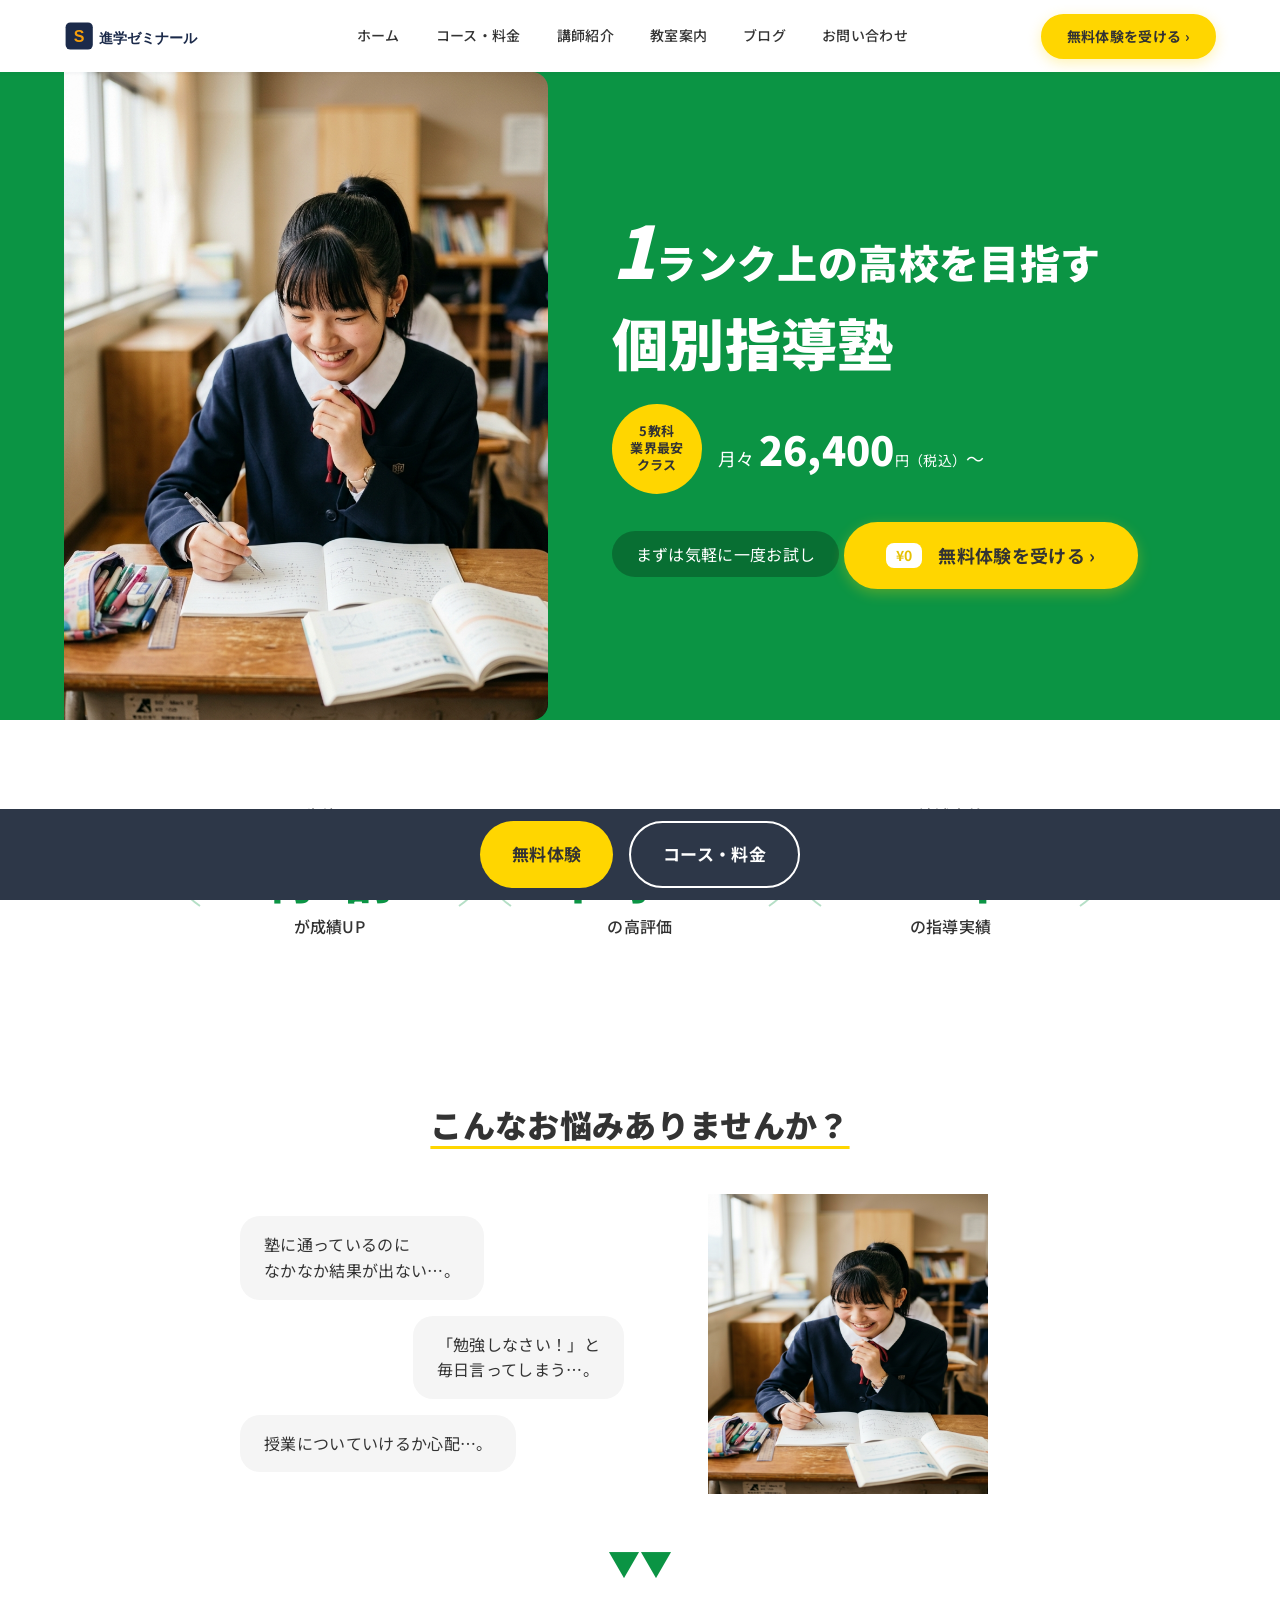
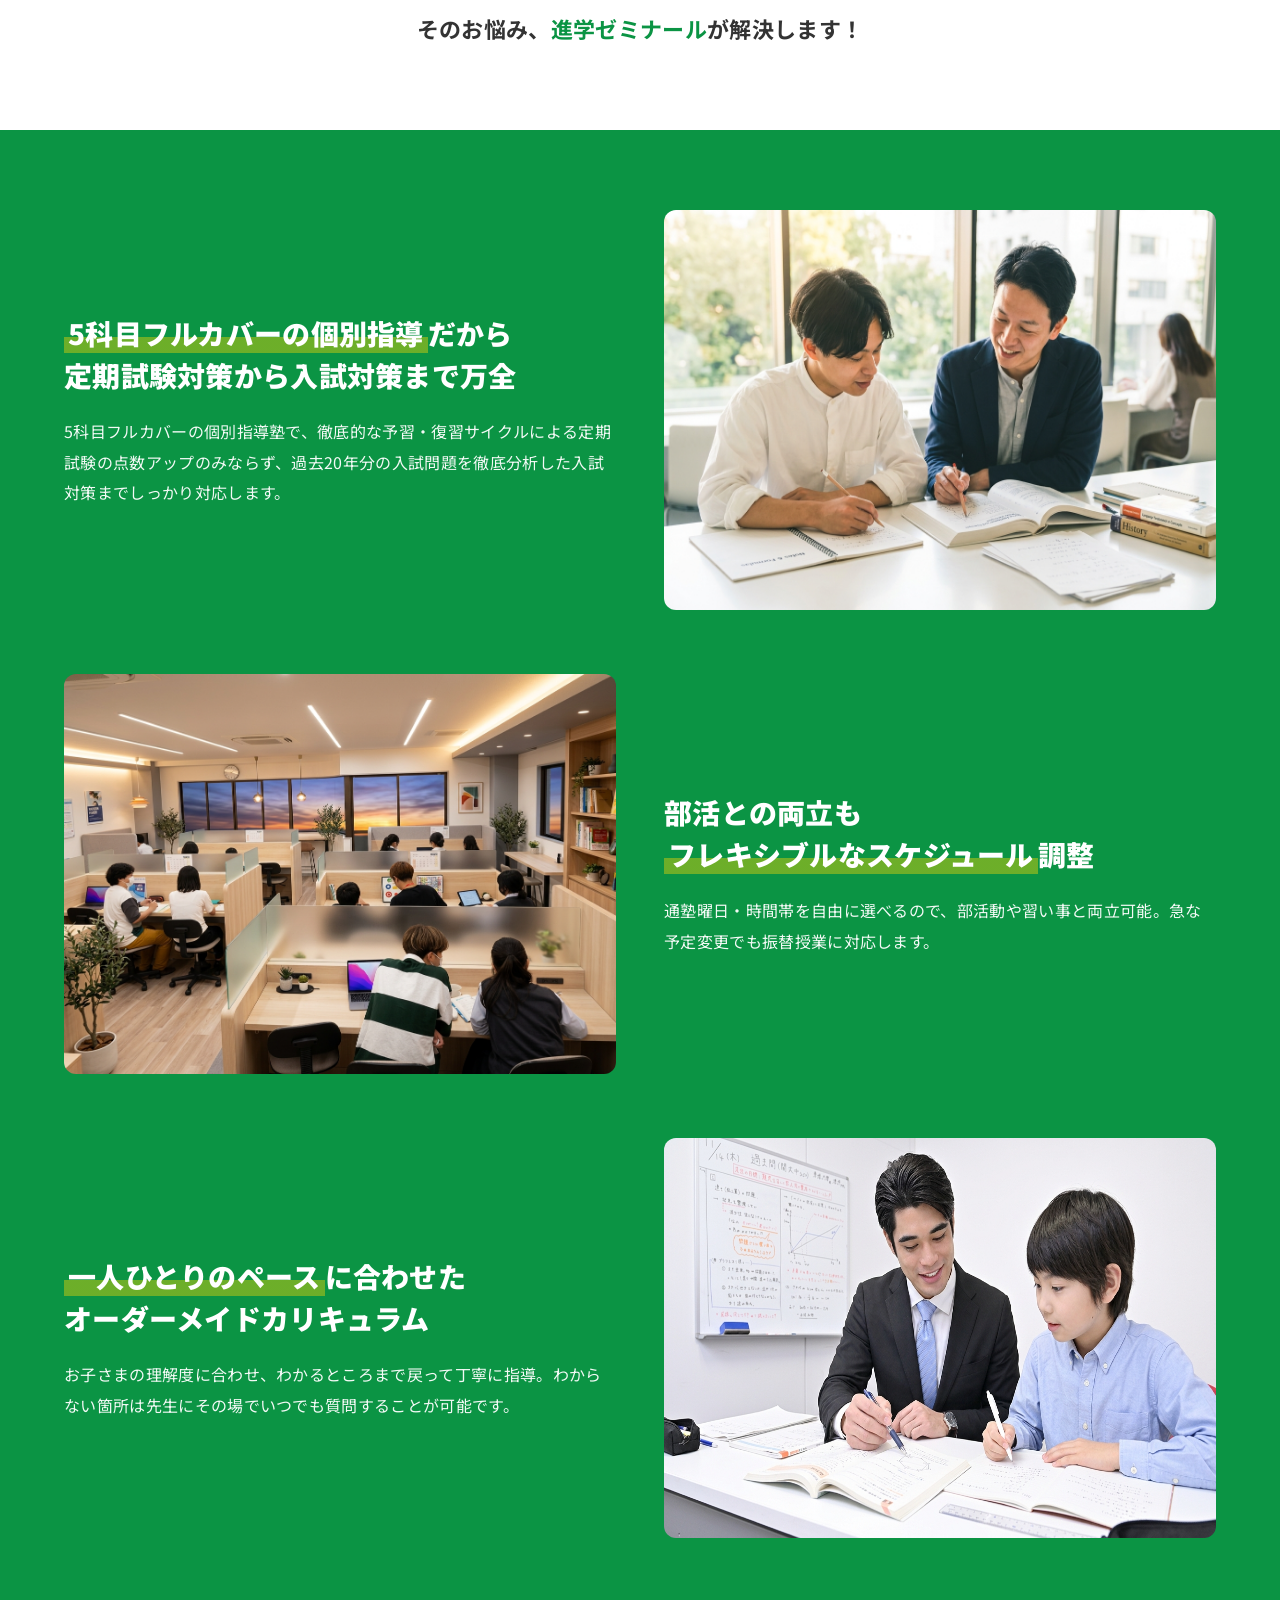
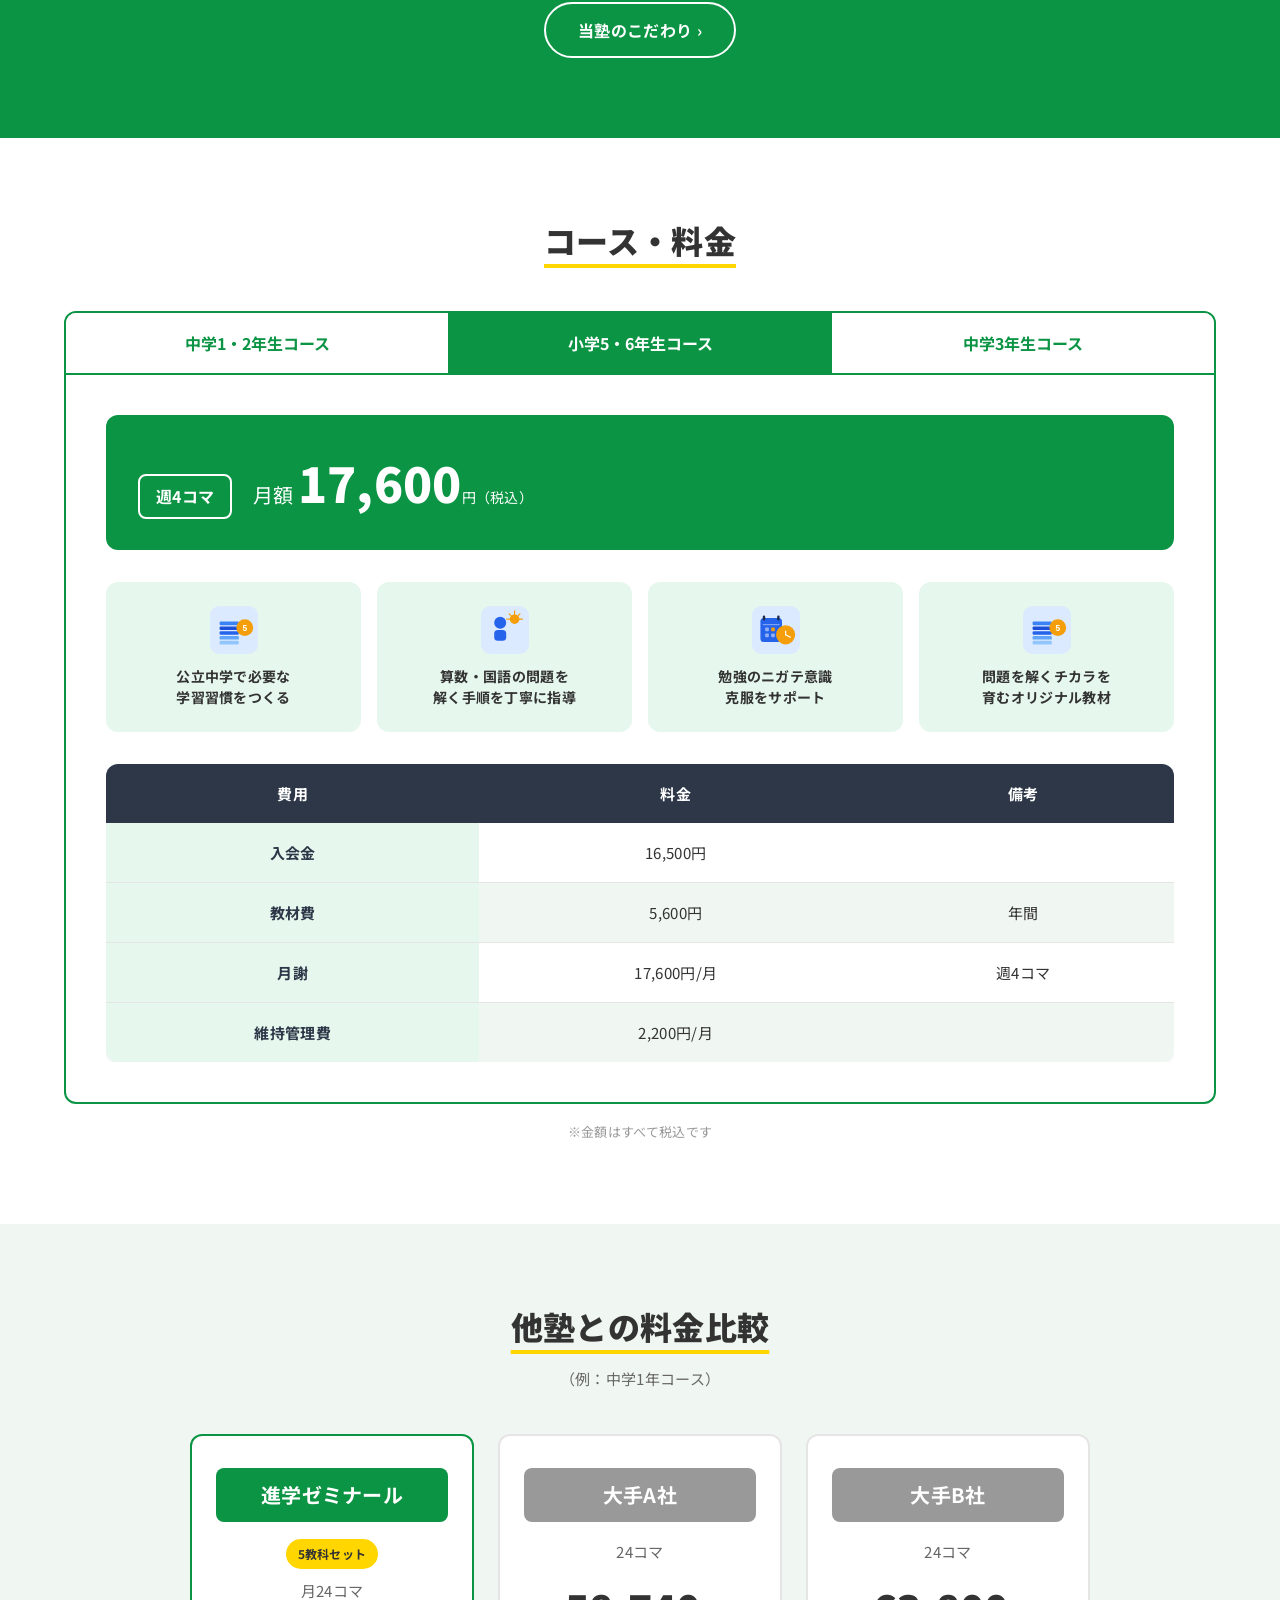
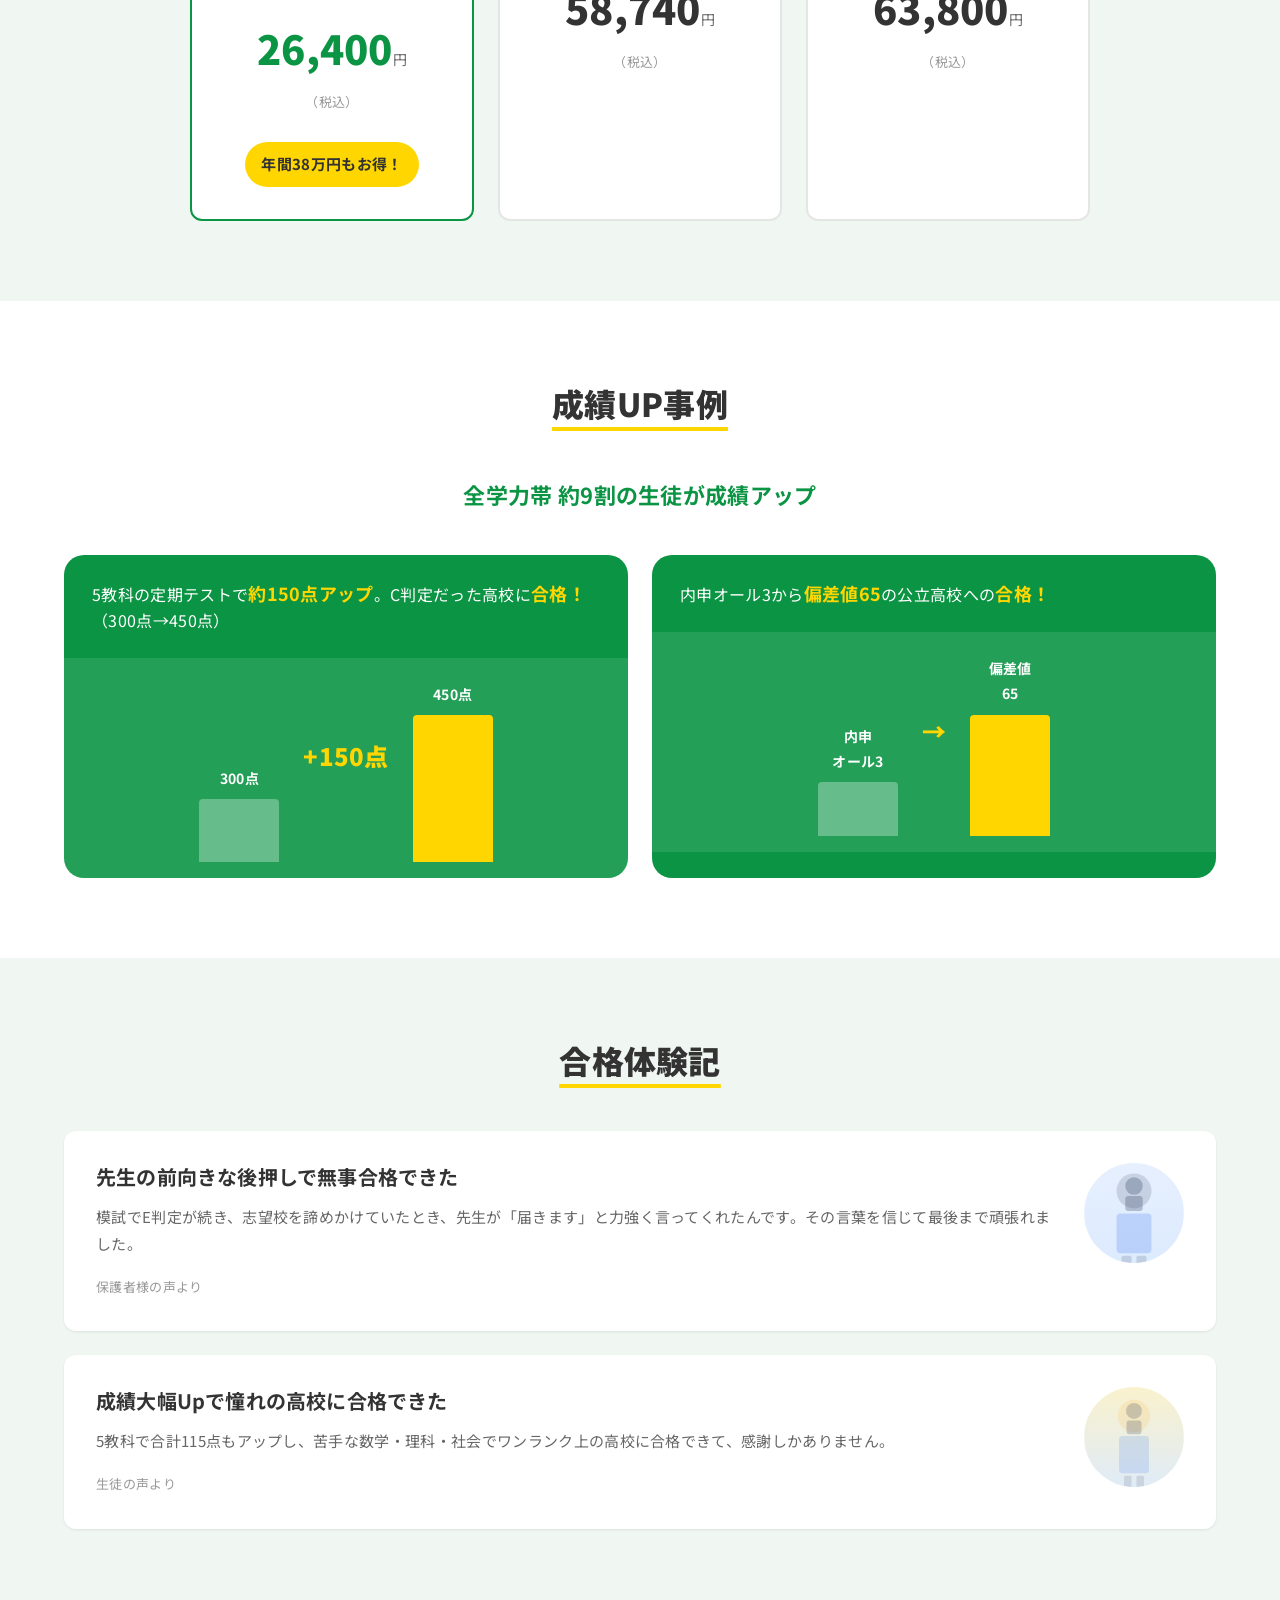
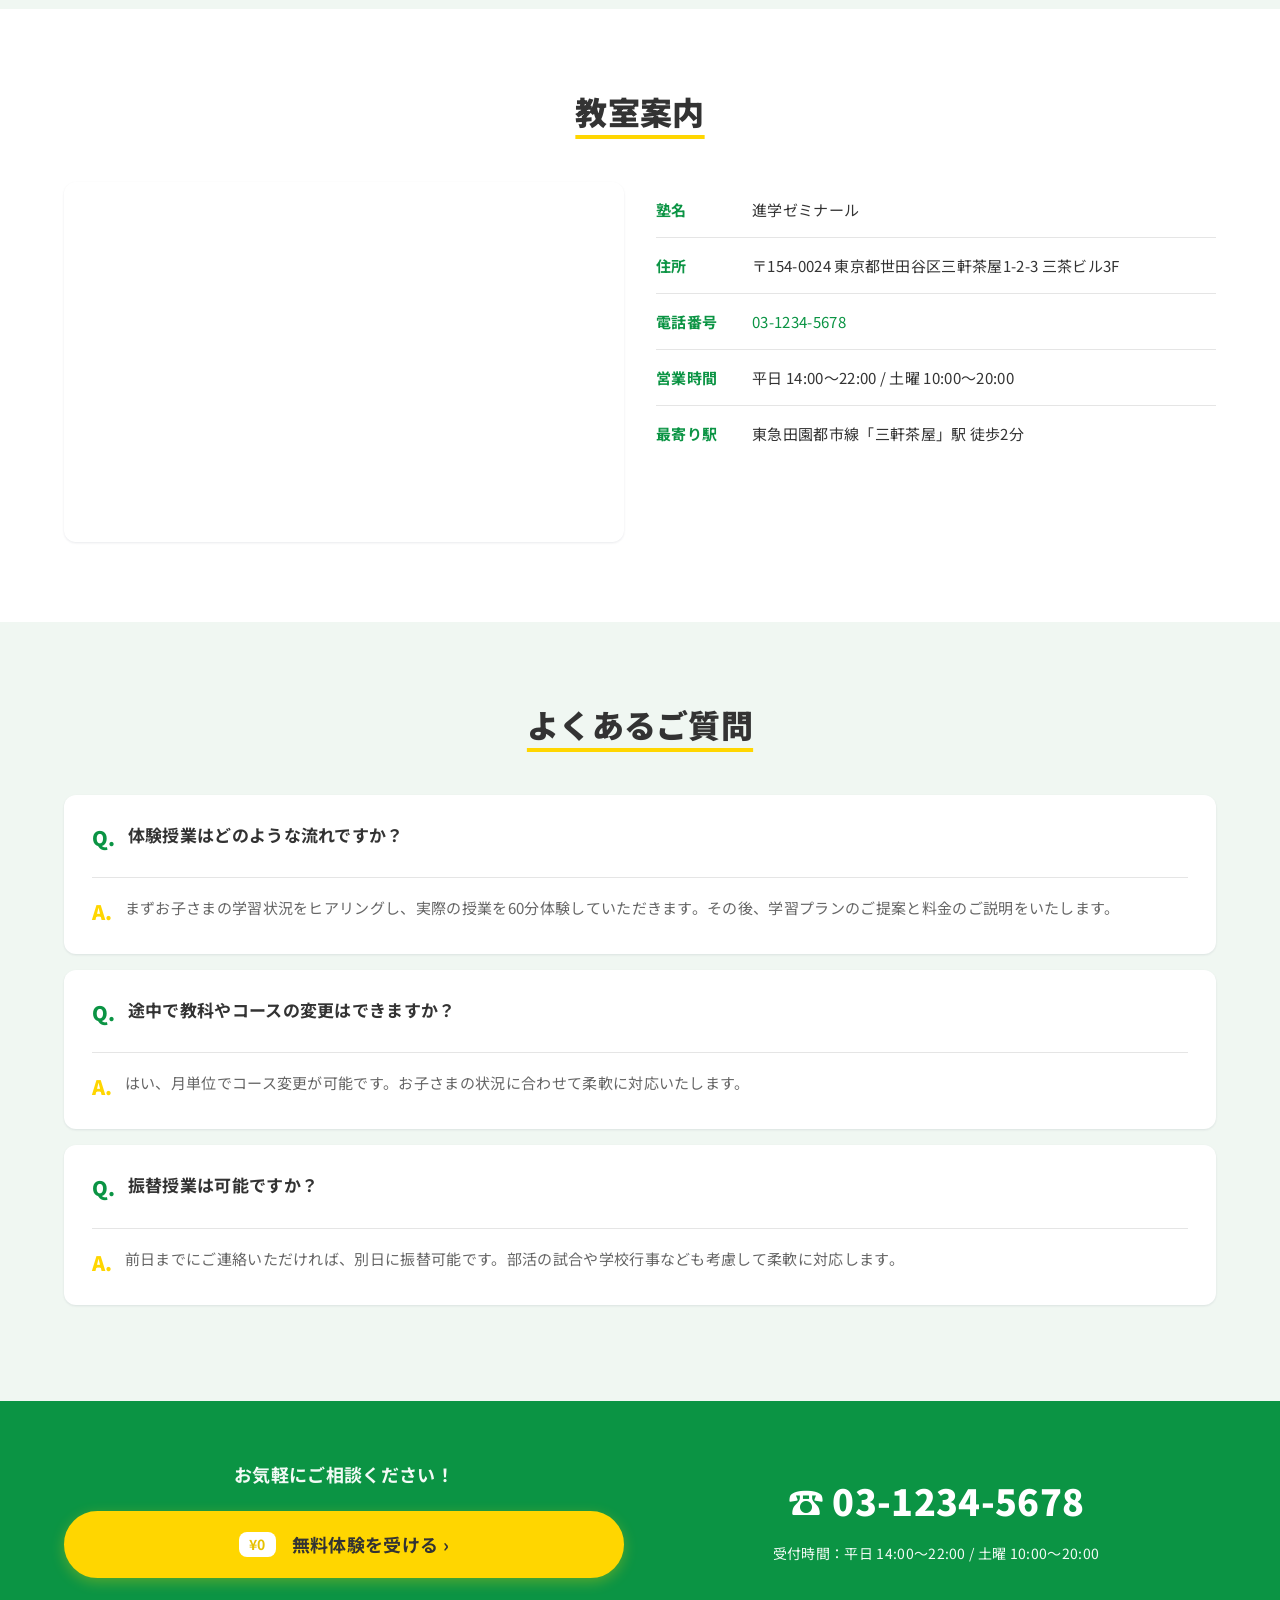
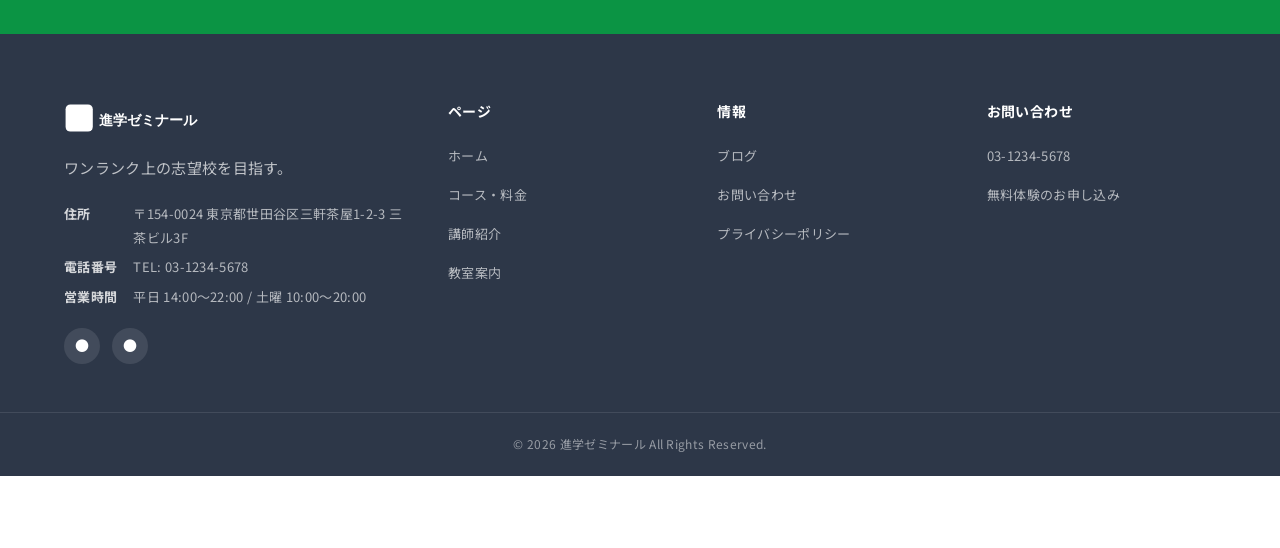
==== commit fe05cea2: "Admin: add price, results, scores panels" ====
--- a/index.html
+++ b/index.html
@@ -221,9 +221,6 @@
               <span class="course-panel__koma">週4コマ</span>
               <span class="course-panel__price">月額 <strong>17,600</strong><small>円（税込）</small></span>
             </div>
-            <div class="course-panel__illust">
-              <img src="images/hero-main.jpg" alt="" width="200" height="160">
-            </div>
           </div>
           <div class="course-panel__features">
             <div class="course-feature-card">
@@ -341,15 +338,15 @@
           <div class="achievement__card">
             <div class="achievement__card-header">5教科の定期テストで<strong>約150点アップ</strong>。C判定だった高校に<strong>合格！</strong>（300点→450点）</div>
             <div class="achievement__card-graph">
-              <div class="achievement__bar"><span class="achievement__bar-label">300点</span><div class="achievement__bar-fill" style="height:60%"></div></div>
+              <div class="achievement__bar"><span class="achievement__bar-label">300点</span><div class="achievement__bar-fill" style="height:35%"></div></div>
               <div class="achievement__arrow">+150点</div>
-              <div class="achievement__bar achievement__bar--accent"><span class="achievement__bar-label">450点</span><div class="achievement__bar-fill" style="height:90%"></div></div>
+              <div class="achievement__bar achievement__bar--accent"><span class="achievement__bar-label">450点</span><div class="achievement__bar-fill" style="height:85%"></div></div>
             </div>
           </div>
           <div class="achievement__card">
             <div class="achievement__card-header">内申オール3から<strong>偏差値65</strong>の公立高校への<strong>合格！</strong></div>
             <div class="achievement__card-graph">
-              <div class="achievement__bar"><span class="achievement__bar-label">内申<br>オール3</span><div class="achievement__bar-fill" style="height:50%"></div></div>
+              <div class="achievement__bar"><span class="achievement__bar-label">内申<br>オール3</span><div class="achievement__bar-fill" style="height:30%"></div></div>
               <div class="achievement__arrow">&rarr;</div>
               <div class="achievement__bar achievement__bar--accent"><span class="achievement__bar-label">偏差値<br>65</span><div class="achievement__bar-fill" style="height:85%"></div></div>
             </div>
--- a/css/pages/home.css
+++ b/css/pages/home.css
@@ -72,6 +72,9 @@
 .hero__price-text strong {
   font-size: 2.5rem;
   font-weight: var(--font-weight-extra-bold);
+}
+.hero__price-text small {
+  color: var(--color-white);
 }
 .hero__cta-area {
   text-align: left;
@@ -416,6 +419,10 @@
   font-size: 3rem;
   font-weight: var(--font-weight-extra-bold);
 }
+.course-panel__price,
+.course-panel__price small {
+  color: var(--color-white);
+}
 .course-panel__illust img {
   max-height: 120px;
   width: auto;
@@ -568,13 +575,18 @@
   align-items: flex-end;
   justify-content: center;
   gap: 24px;
-  padding: 24px 28px 32px;
+  padding: 24px 28px 16px;
   background: rgba(255,255,255,0.1);
-  min-height: 180px;
+  height: 220px;
 }
 .achievement__bar {
   text-align: center;
   width: 80px;
+  display: flex;
+  flex-direction: column;
+  align-items: center;
+  justify-content: flex-end;
+  height: 100%;
 }
 .achievement__bar-label {
   display: block;
@@ -587,7 +599,6 @@
   width: 100%;
   background: rgba(255,255,255,0.3);
   border-radius: 4px 4px 0 0;
-  min-height: 40px;
 }
 .achievement__bar--accent .achievement__bar-fill {
   background: var(--color-accent);
@@ -597,6 +608,7 @@
   font-weight: var(--font-weight-extra-bold);
   color: var(--color-accent);
   align-self: center;
+  padding-bottom: 32px;
 }
 
 /* === 合格体験記 === */
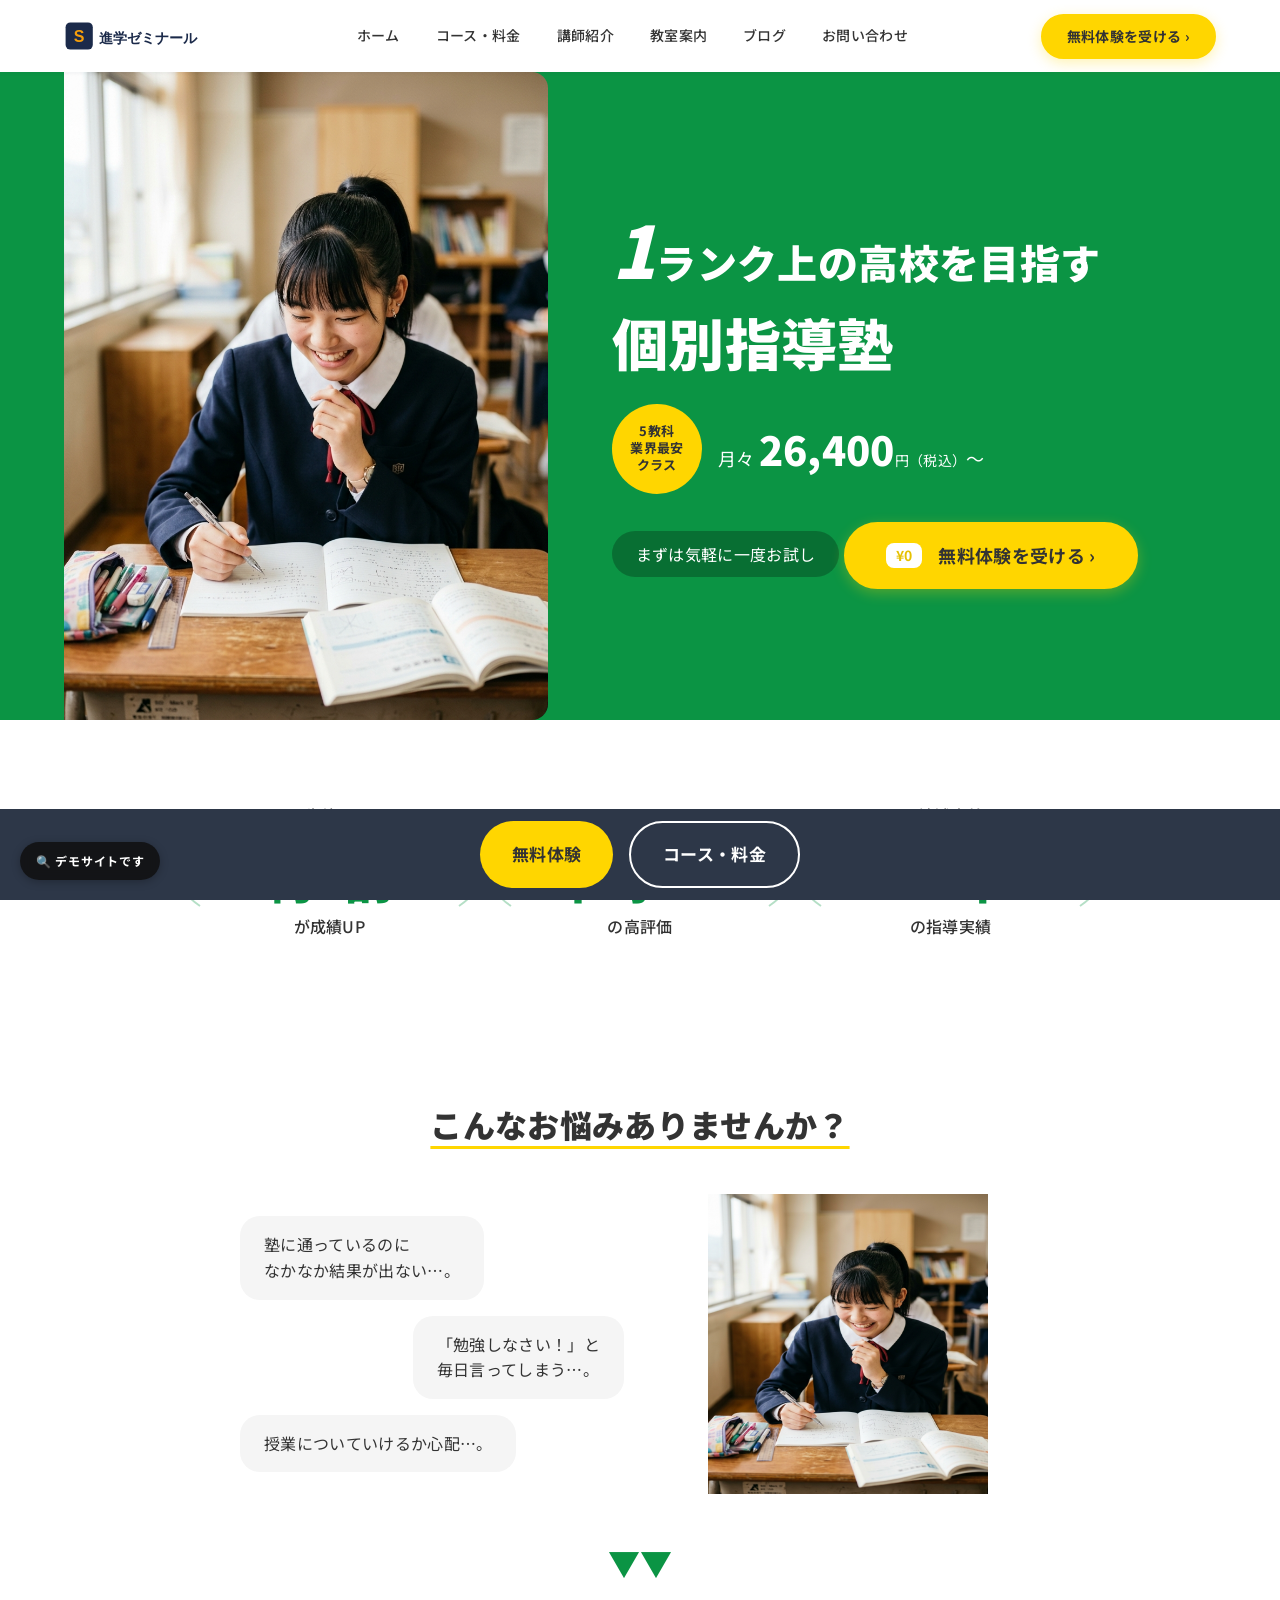
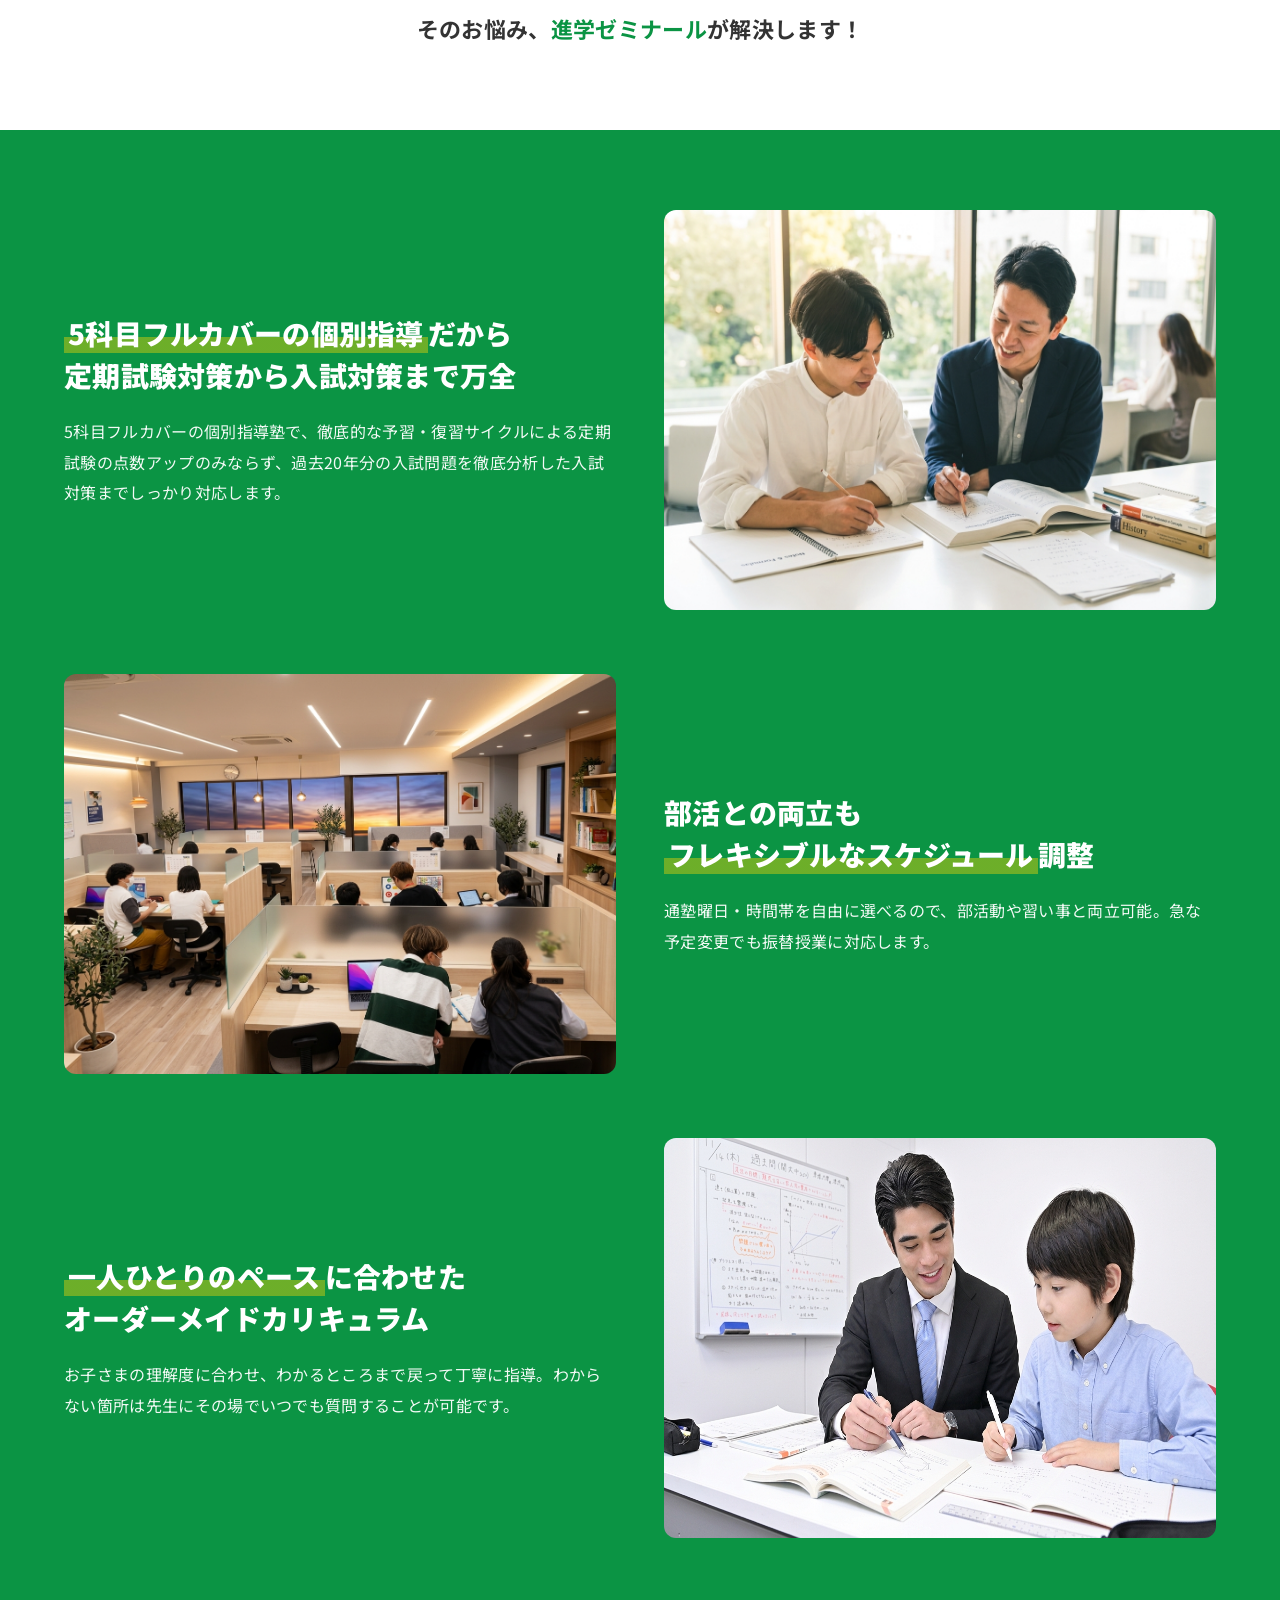
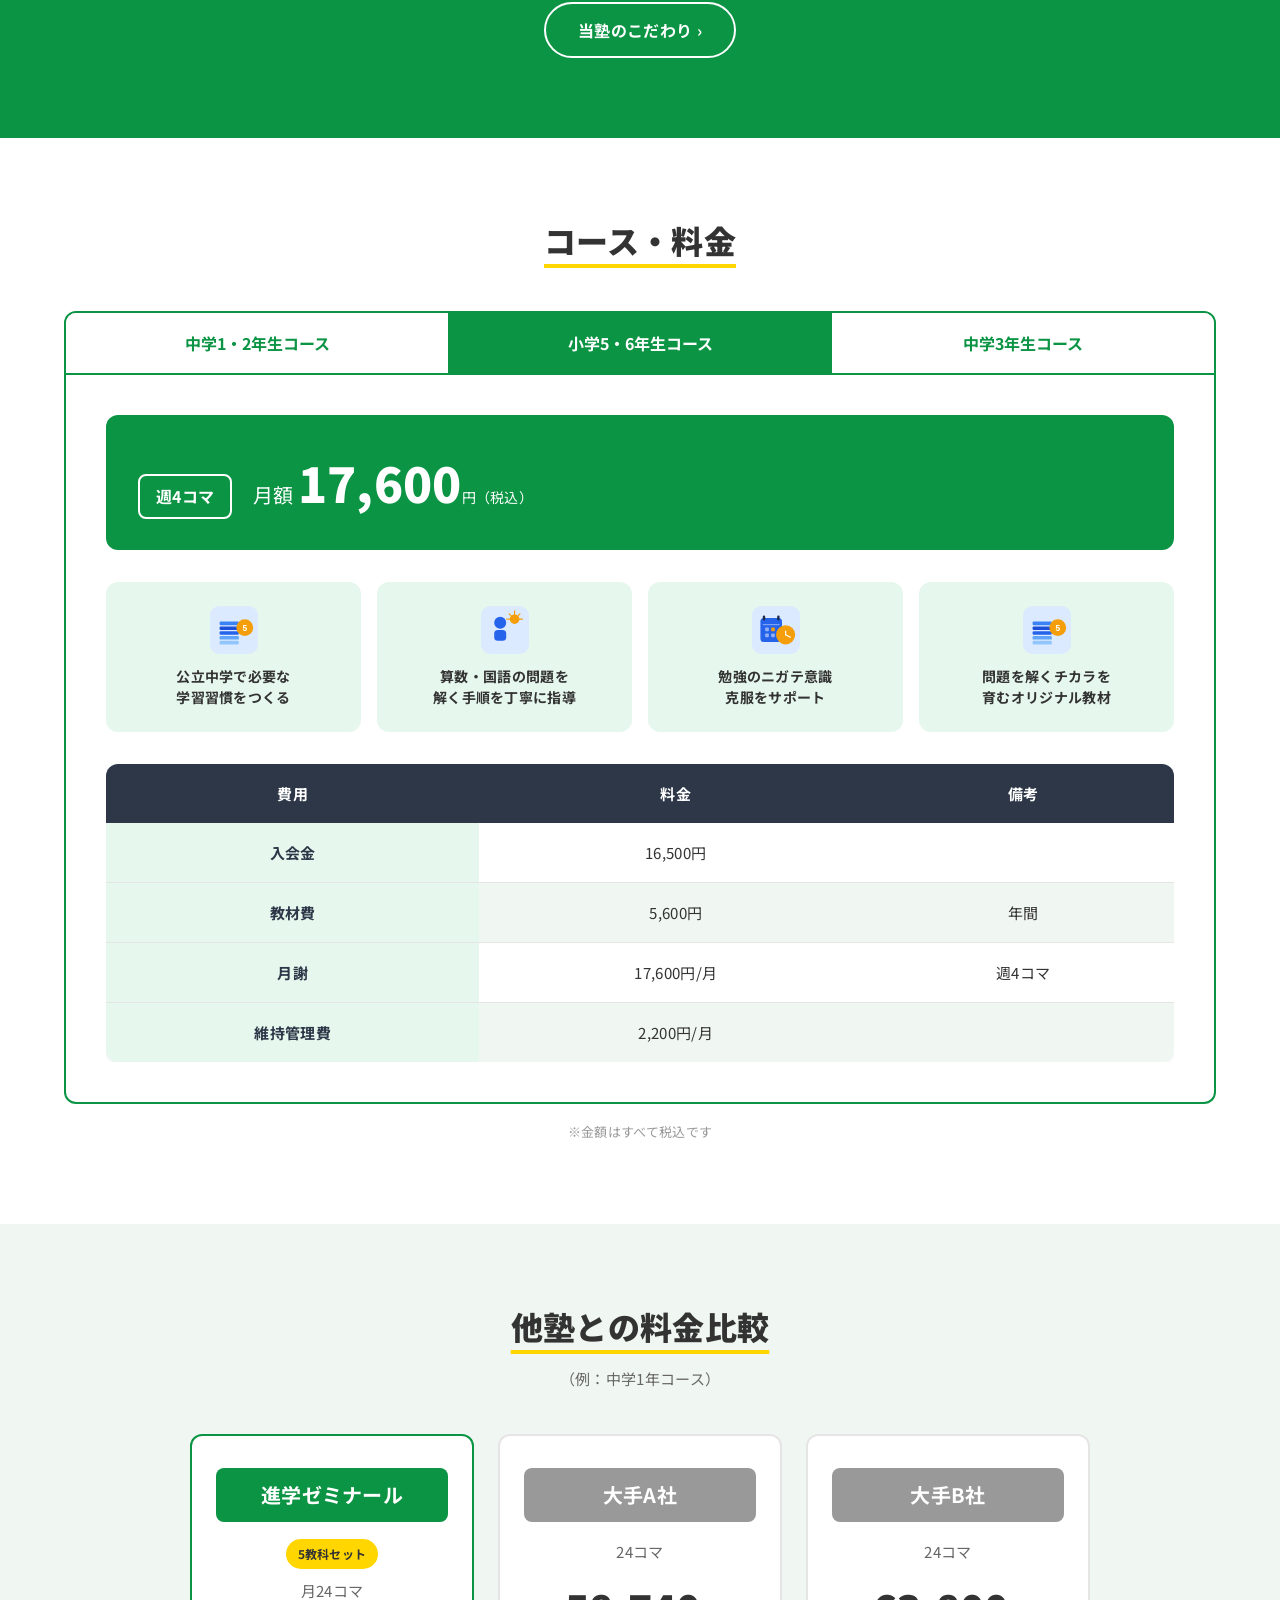
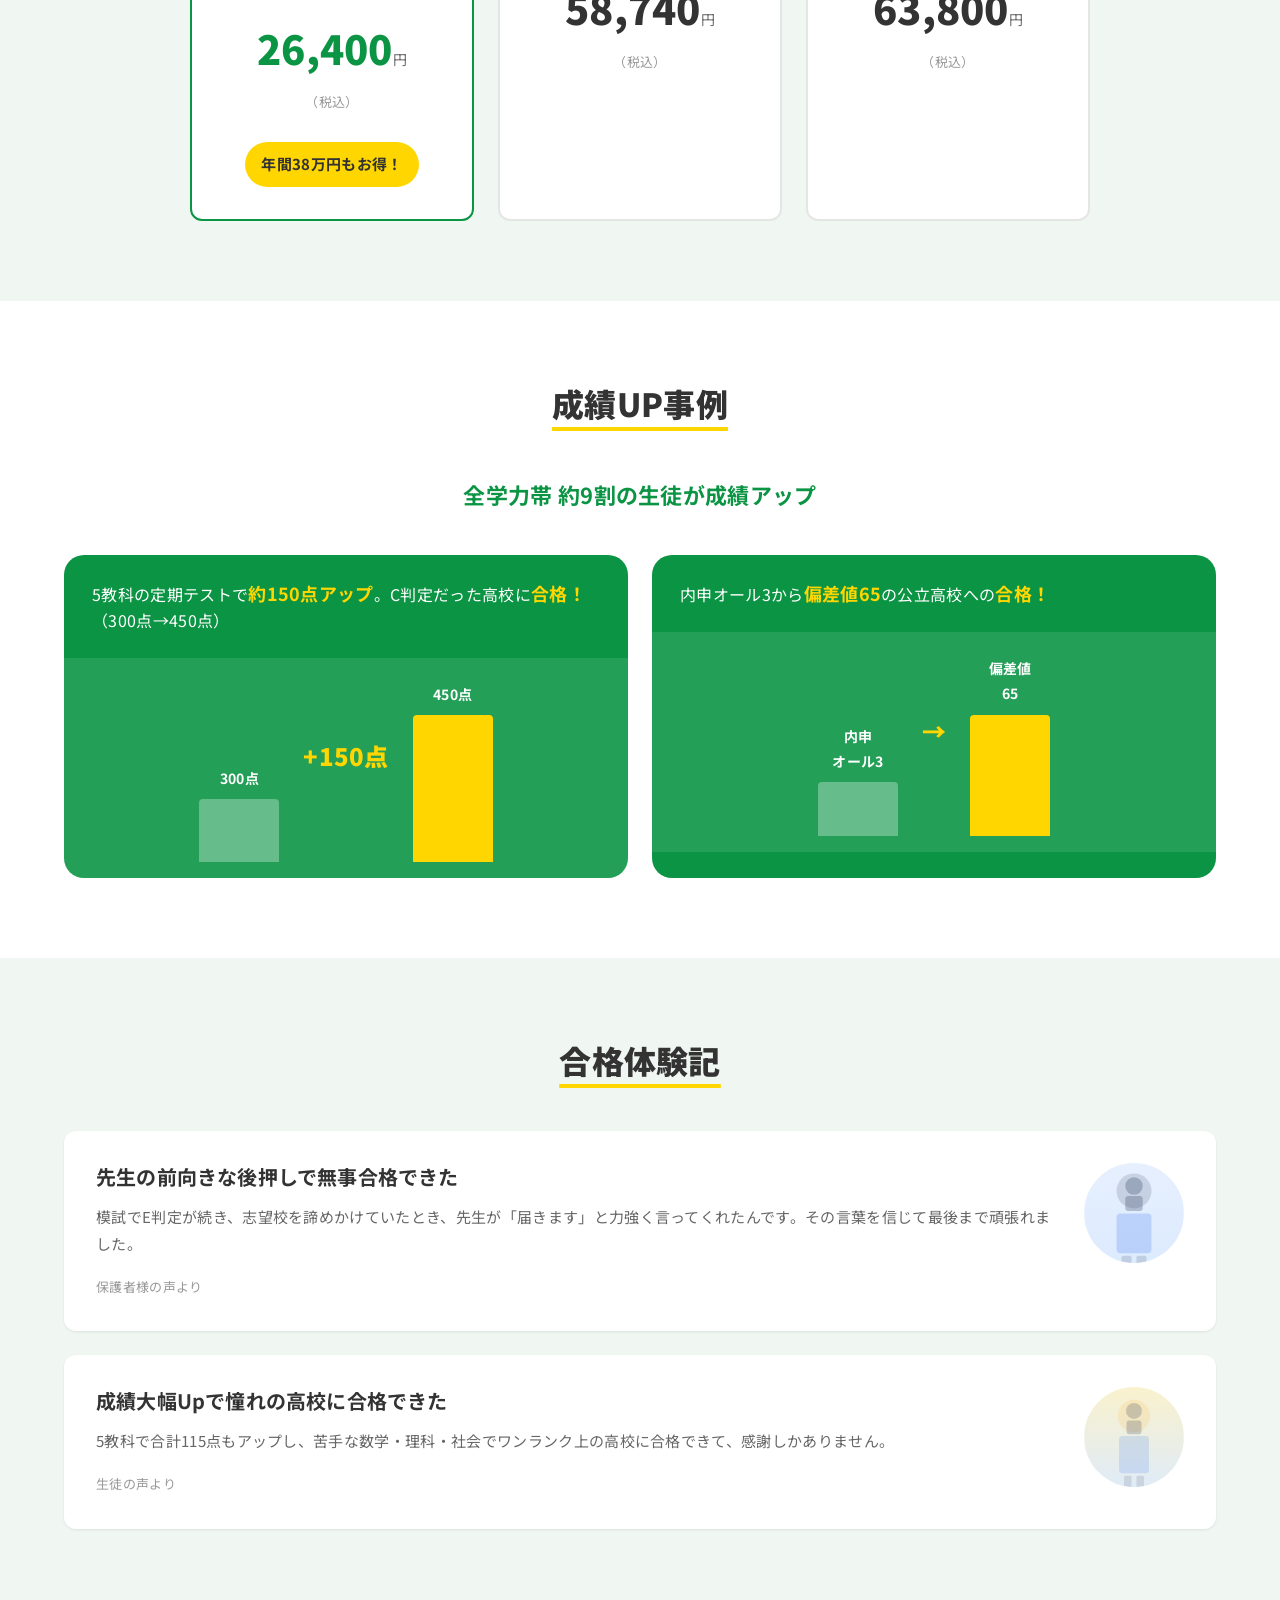
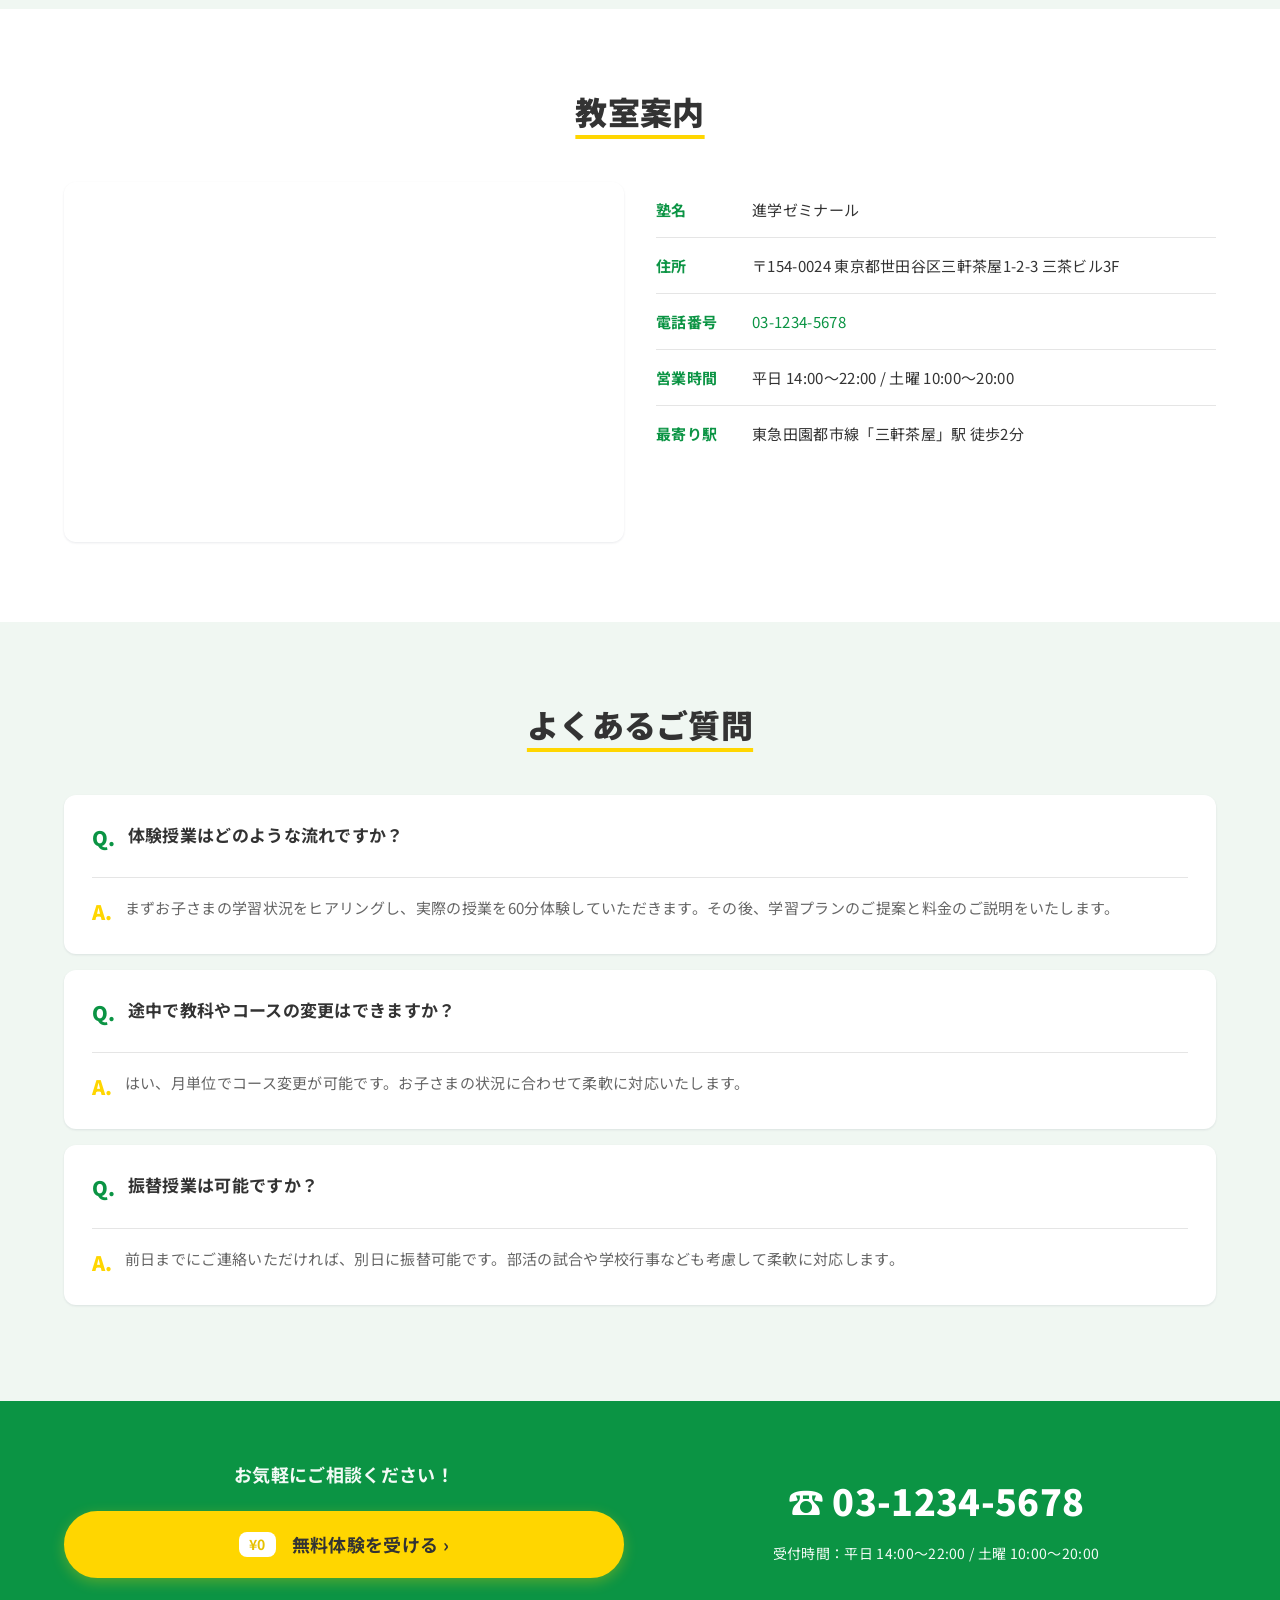
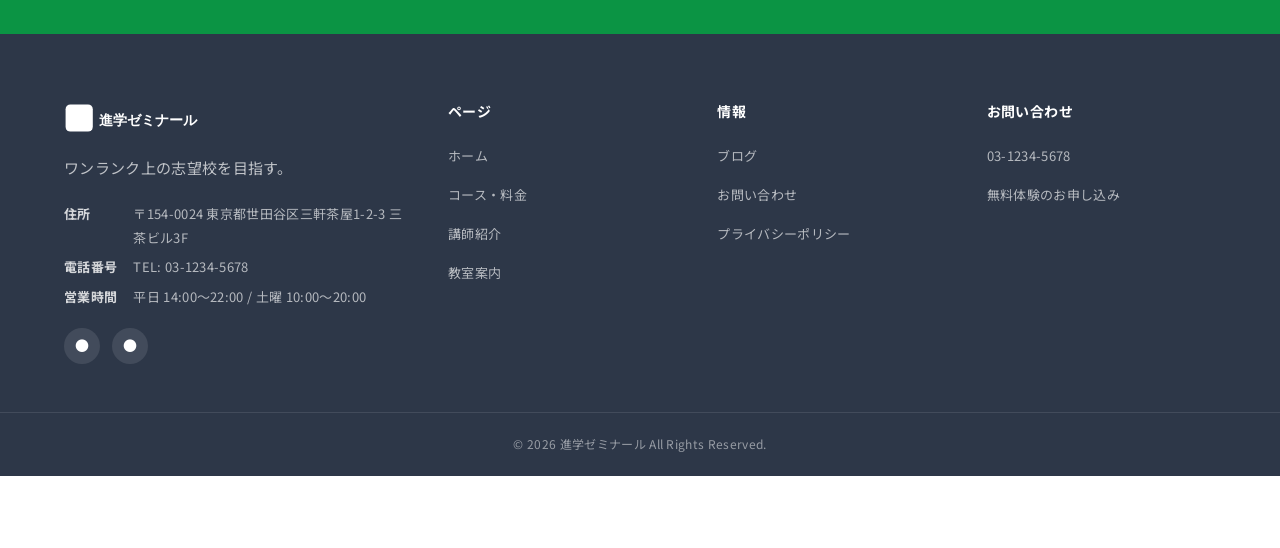
==== commit 0c9969ae: "全ページに「デモサイトです」バッジを追加（左下固定） Co-Authored-By: Claude Opus 4.7 <noreply@anthropic.com>" ====
--- a/index.html
+++ b/index.html
@@ -482,5 +482,27 @@
       });
     }
   </script>
+
+<!-- デモバッジ（左下固定） -->
+<div class="demo-site-badge">🔍 デモサイトです</div>
+<style>
+  .demo-site-badge {
+    position: fixed;
+    bottom: 20px;
+    left: 20px;
+    background: rgba(17,17,17,0.88);
+    color: #fff;
+    font-size: 0.75rem;
+    font-weight: 700;
+    padding: 8px 16px;
+    border-radius: 100px;
+    z-index: 99999;
+    letter-spacing: 0.06em;
+    pointer-events: none;
+    box-shadow: 0 2px 8px rgba(0,0,0,0.25);
+    backdrop-filter: blur(4px);
+    -webkit-backdrop-filter: blur(4px);
+  }
+</style>
 </body>
 </html>
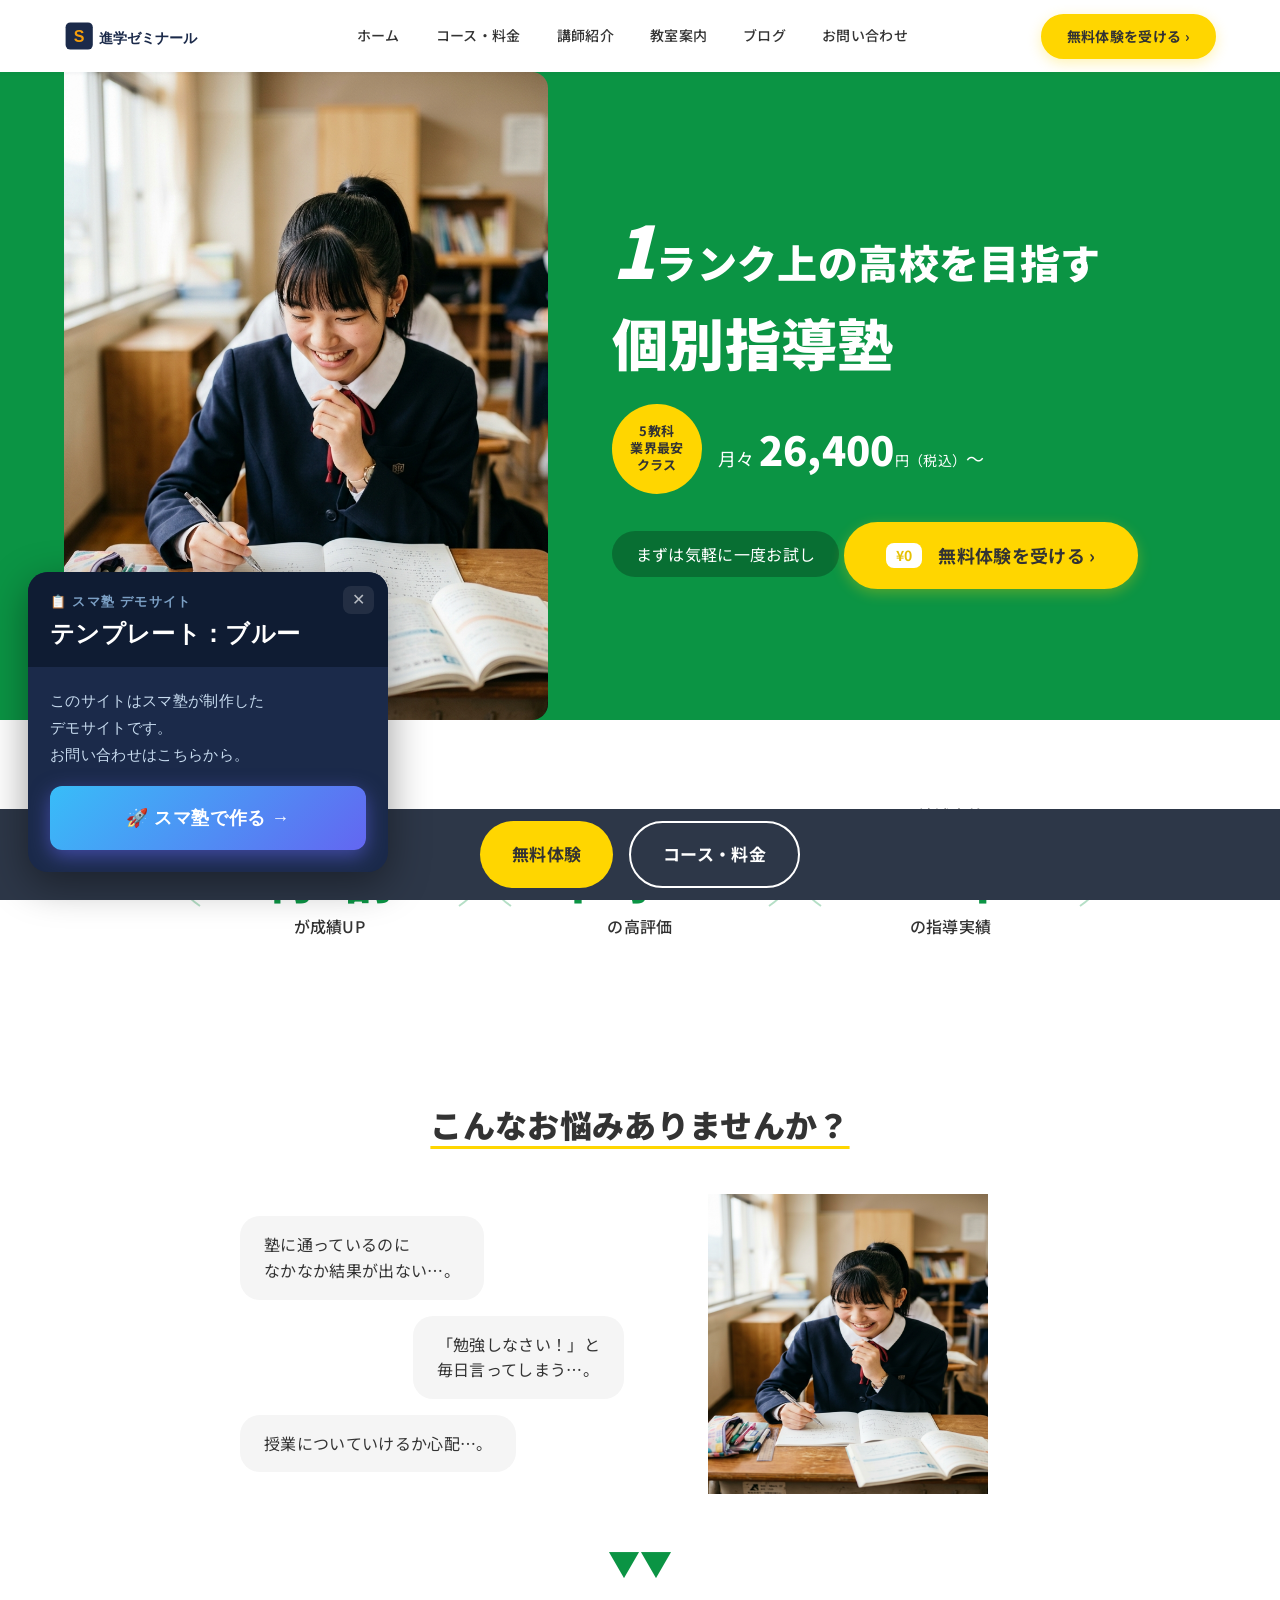
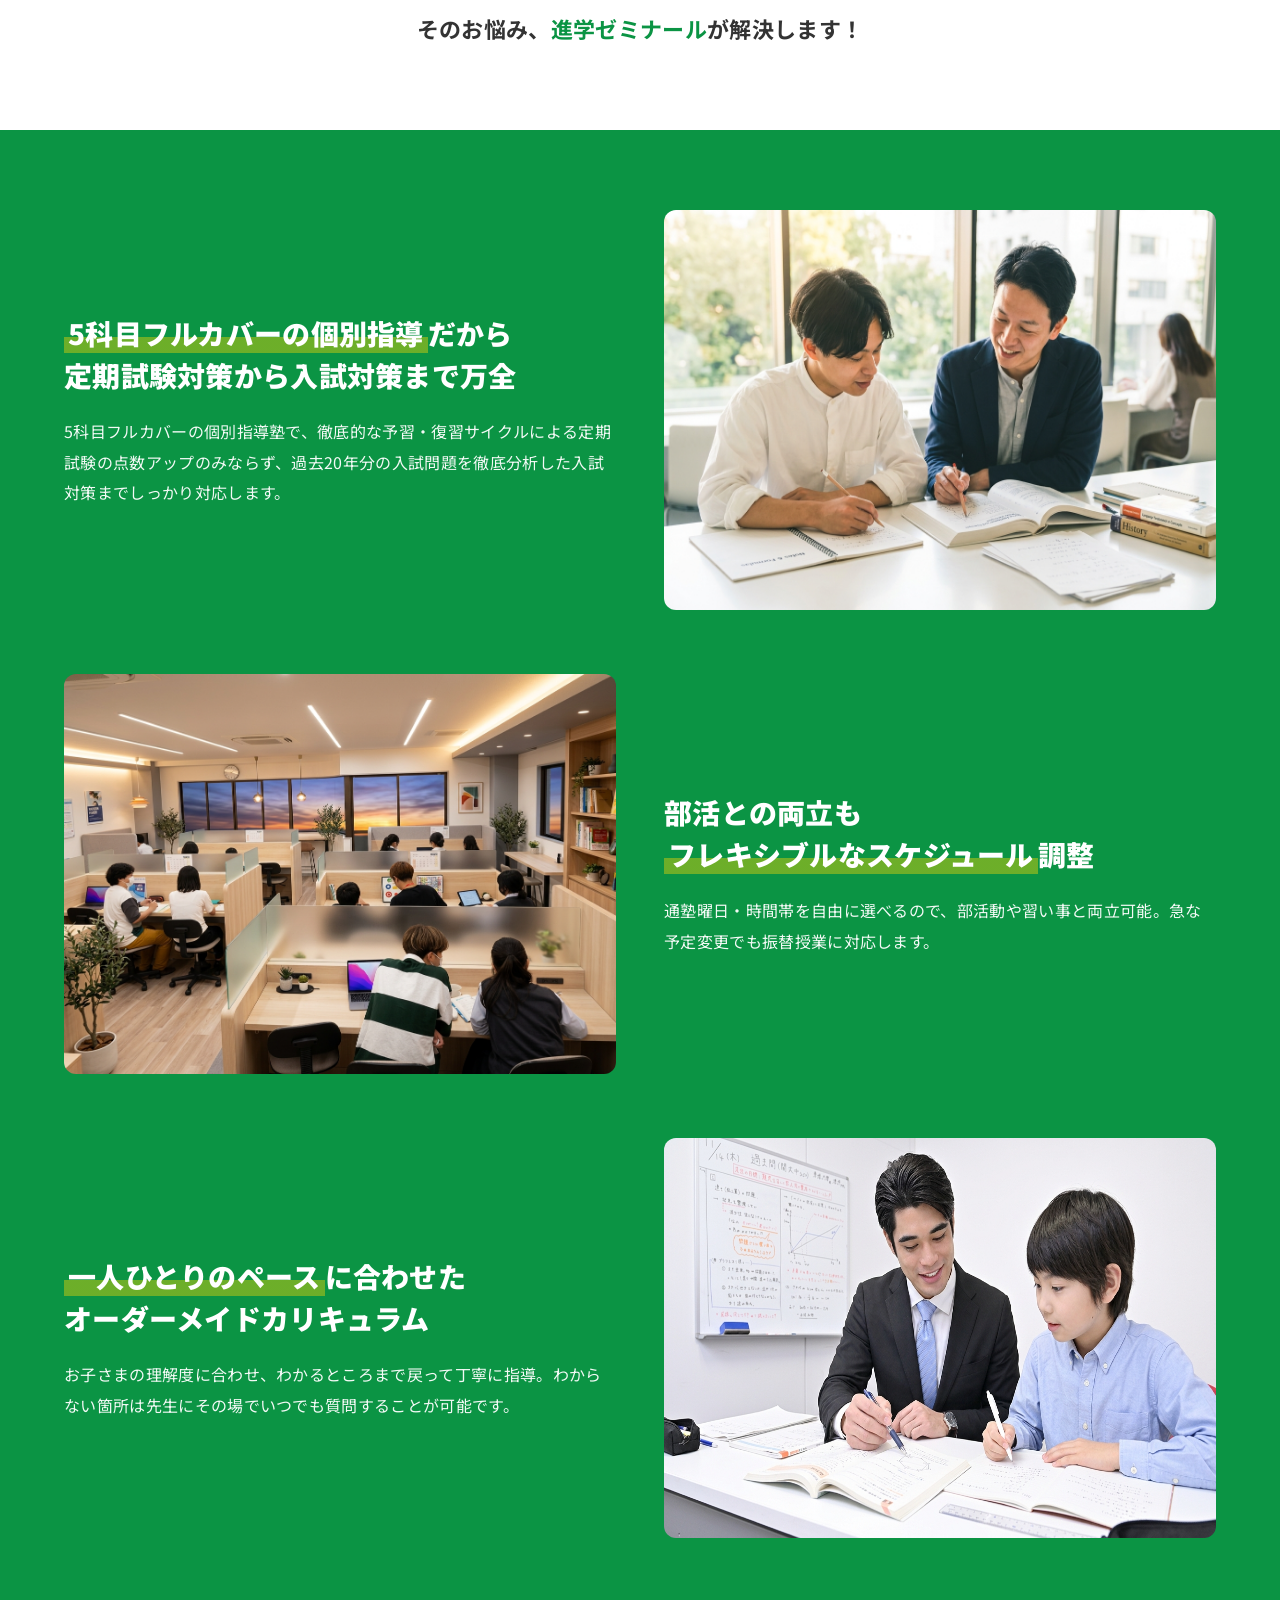
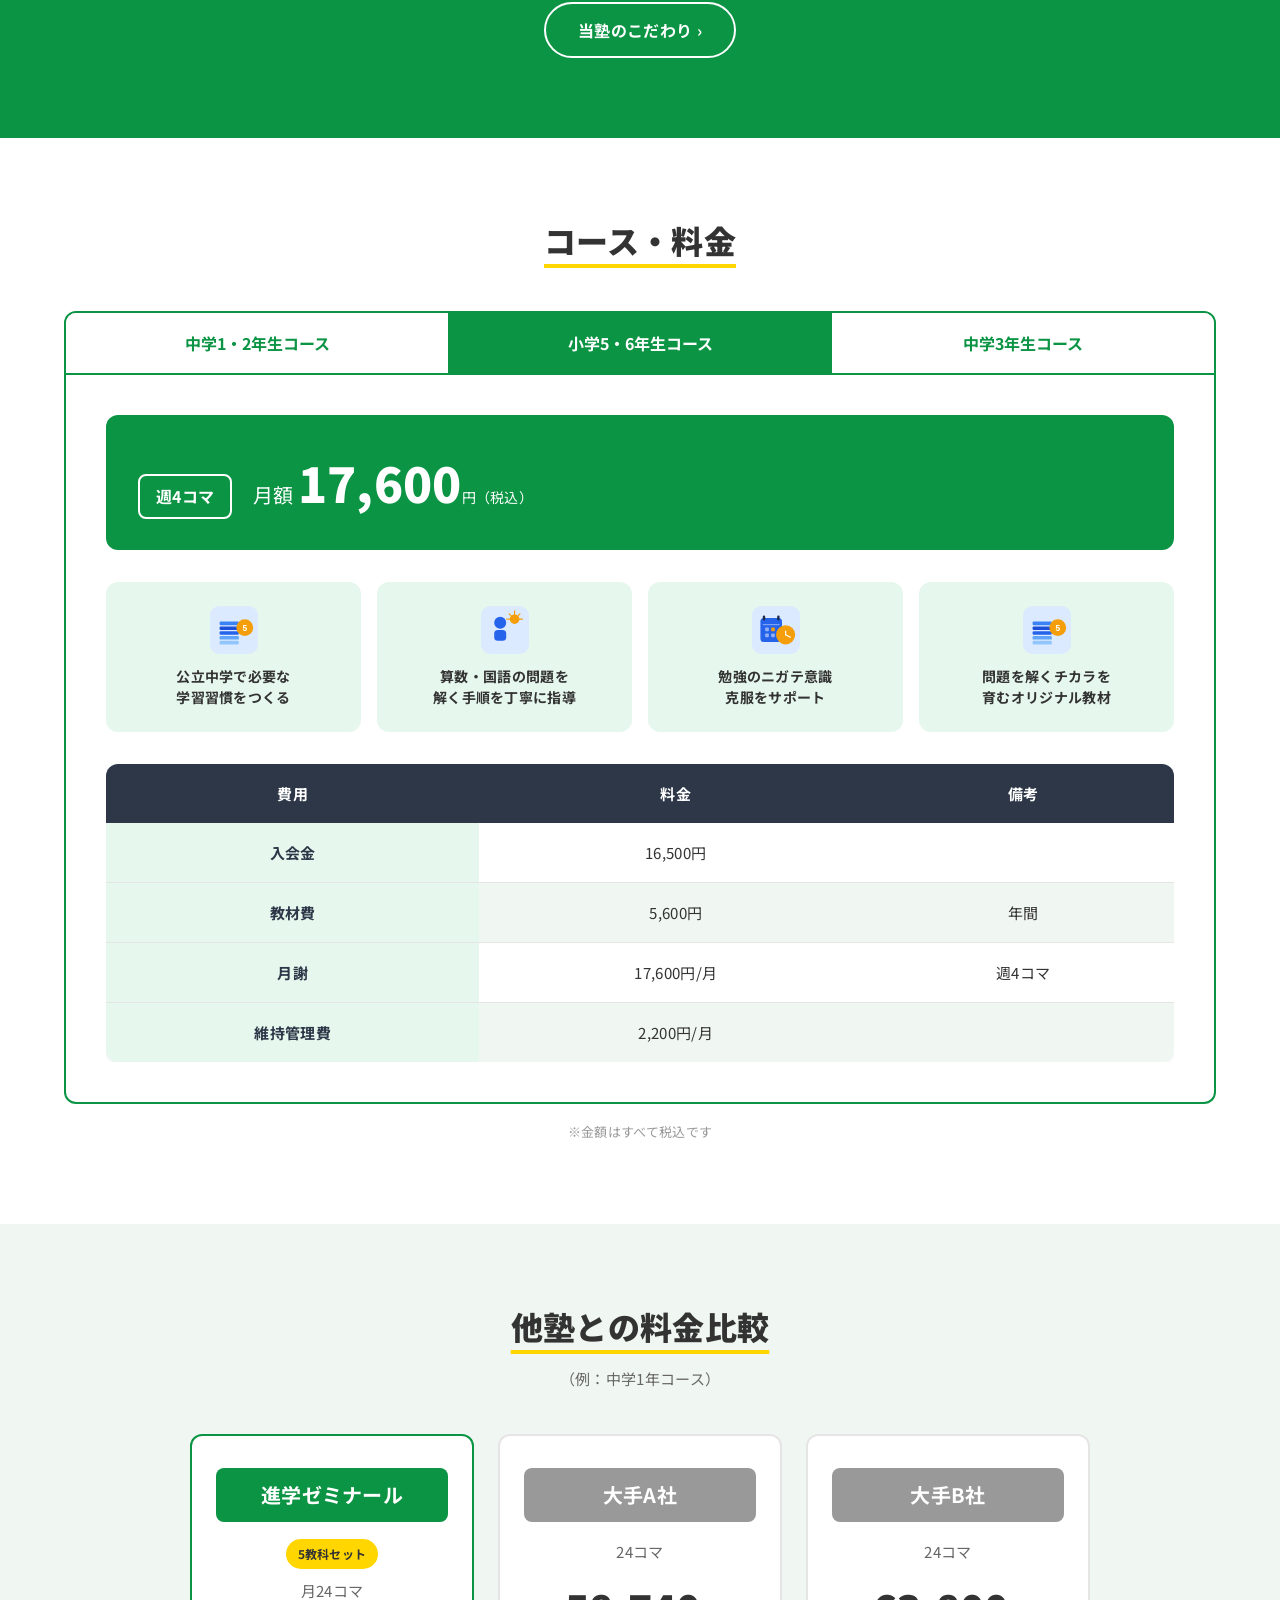
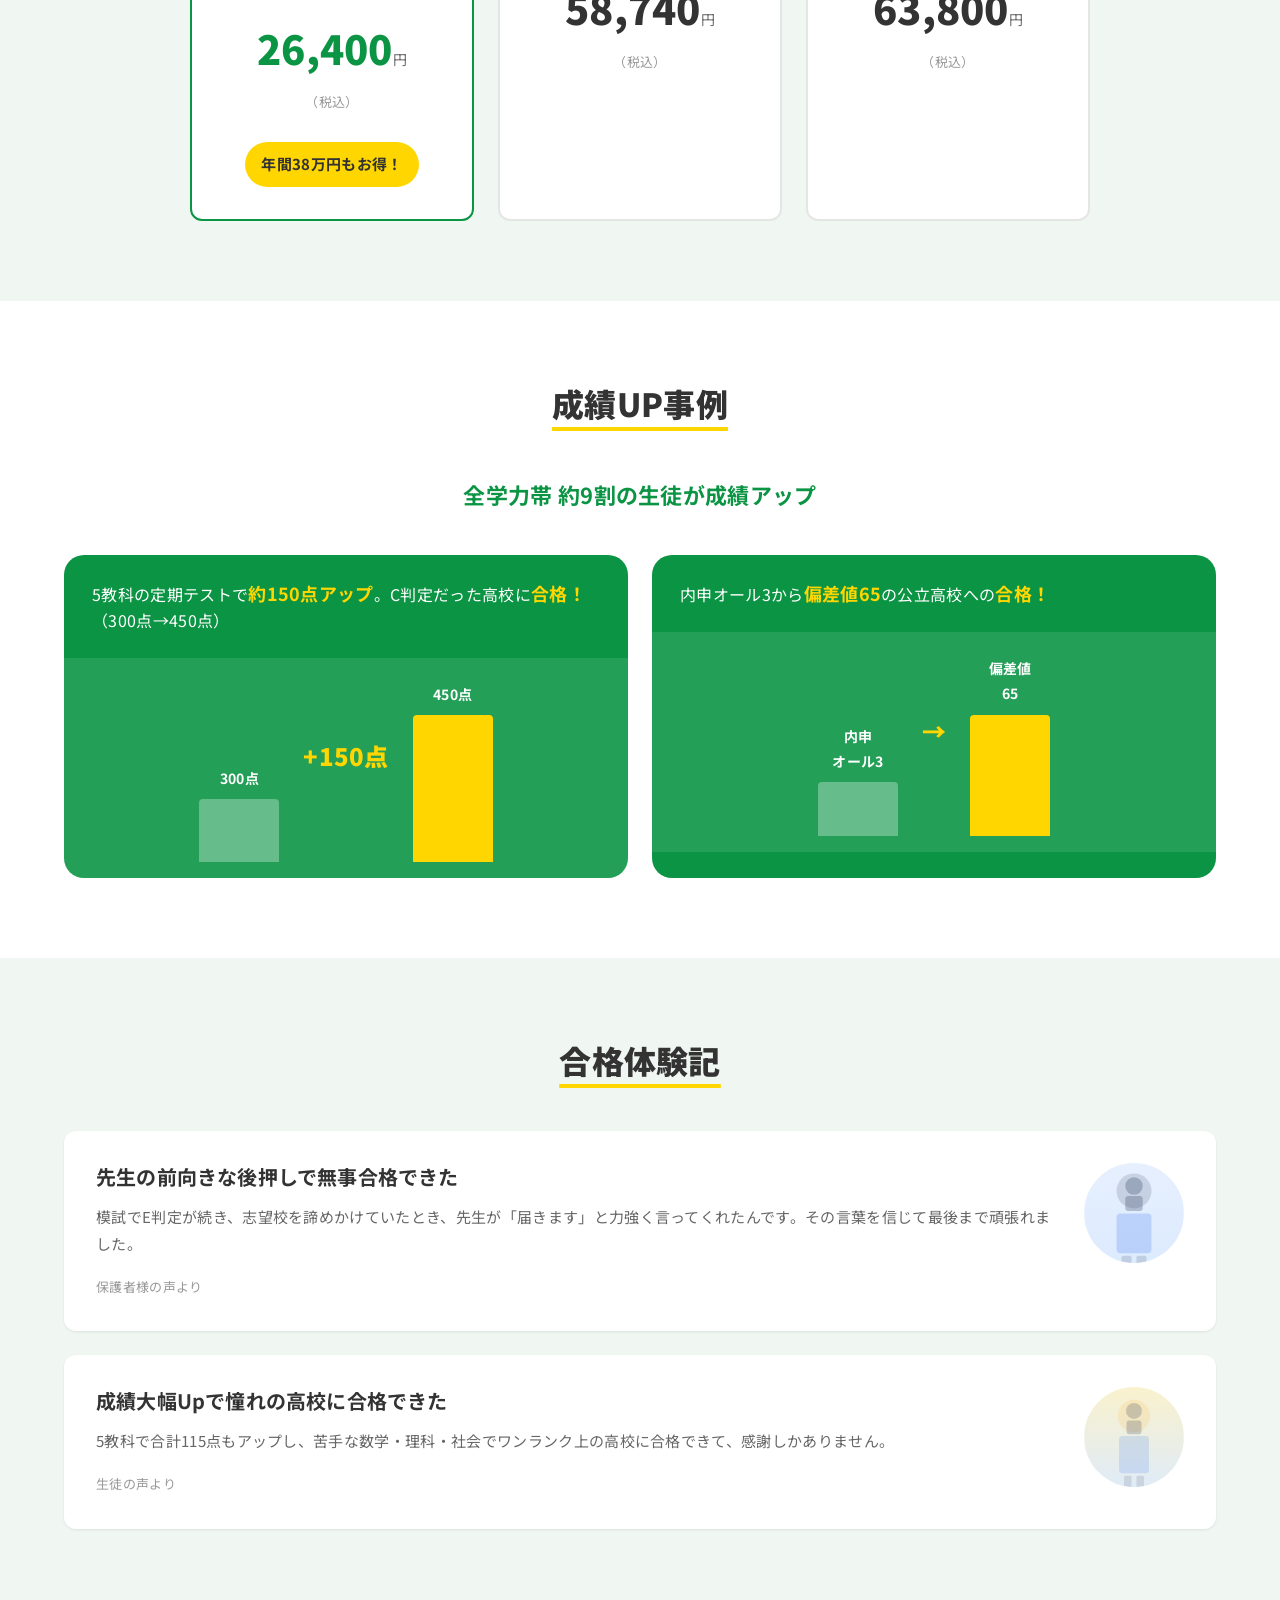
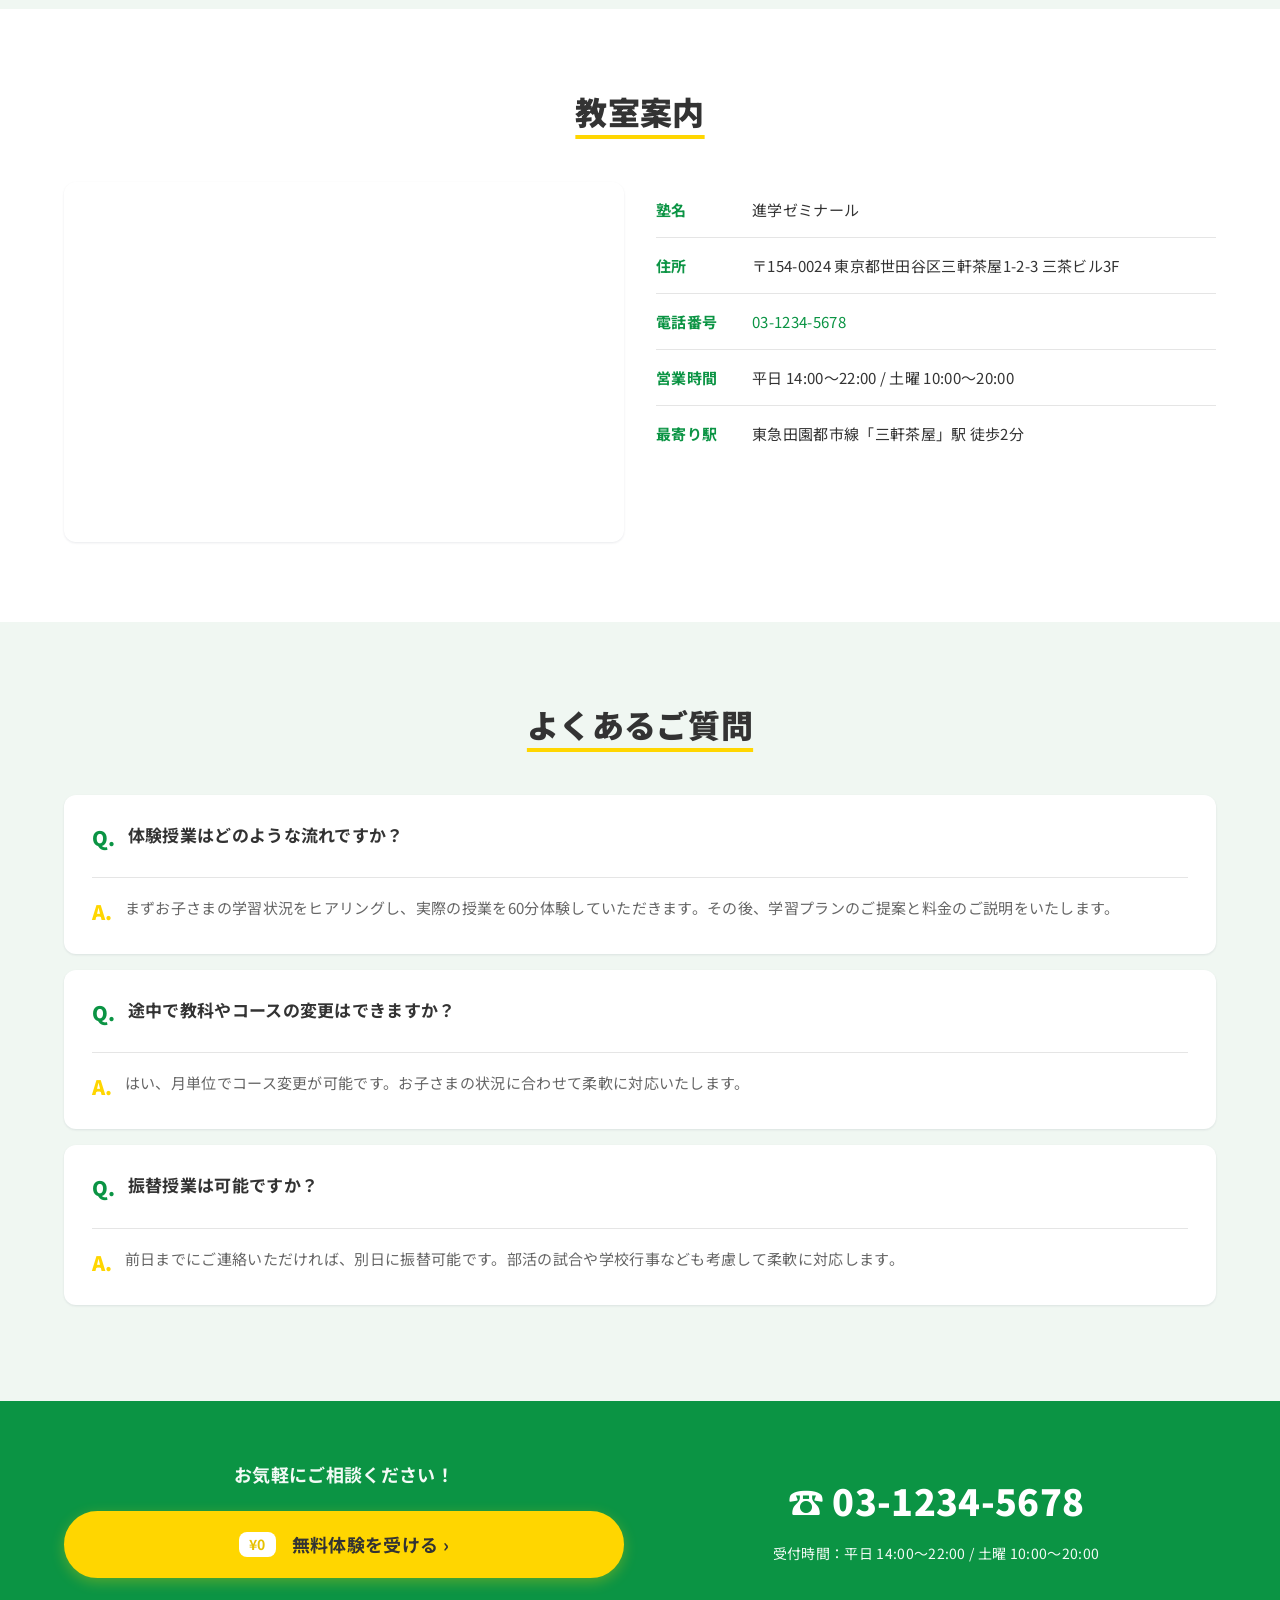
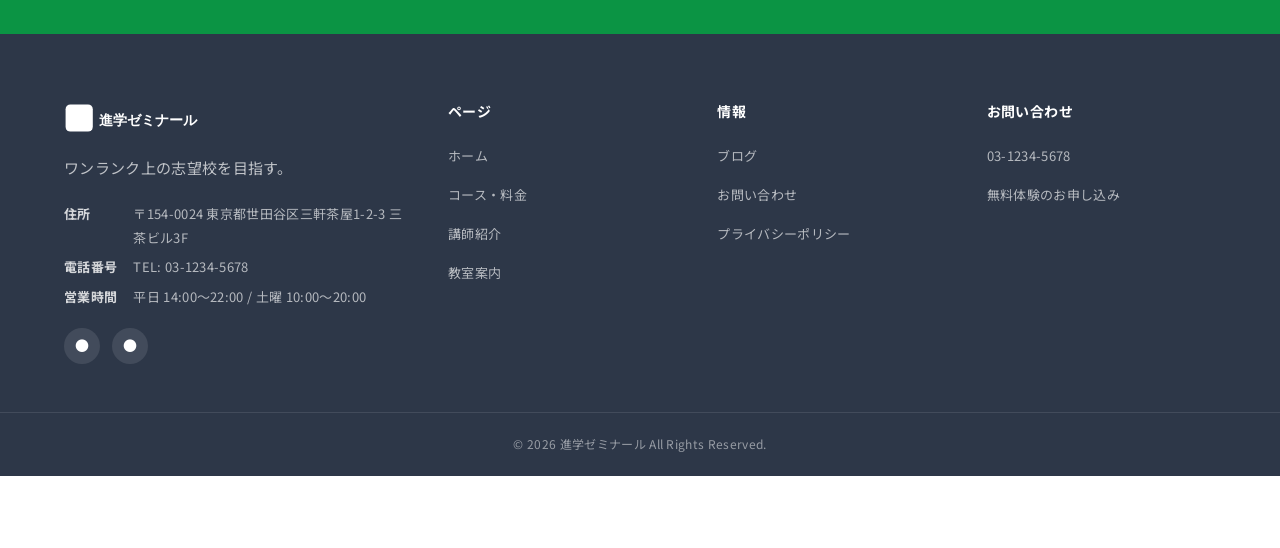
==== commit f8aa1143: "デモバッジをsma-juku-badge.jsに切り替え Co-Authored-By: Claude Opus 4.7 <noreply@anthropic.com>" ====
--- a/index.html
+++ b/index.html
@@ -483,26 +483,7 @@
     }
   </script>
 
-<!-- デモバッジ（左下固定） -->
-<div class="demo-site-badge">🔍 デモサイトです</div>
-<style>
-  .demo-site-badge {
-    position: fixed;
-    bottom: 20px;
-    left: 20px;
-    background: rgba(17,17,17,0.88);
-    color: #fff;
-    font-size: 0.75rem;
-    font-weight: 700;
-    padding: 8px 16px;
-    border-radius: 100px;
-    z-index: 99999;
-    letter-spacing: 0.06em;
-    pointer-events: none;
-    box-shadow: 0 2px 8px rgba(0,0,0,0.25);
-    backdrop-filter: blur(4px);
-    -webkit-backdrop-filter: blur(4px);
-  }
-</style>
+<script>window.SMAJUKU_TEMPLATE = "ブルー";</script>
+<script src="js/sma-juku-badge.js"></script>
 </body>
 </html>
